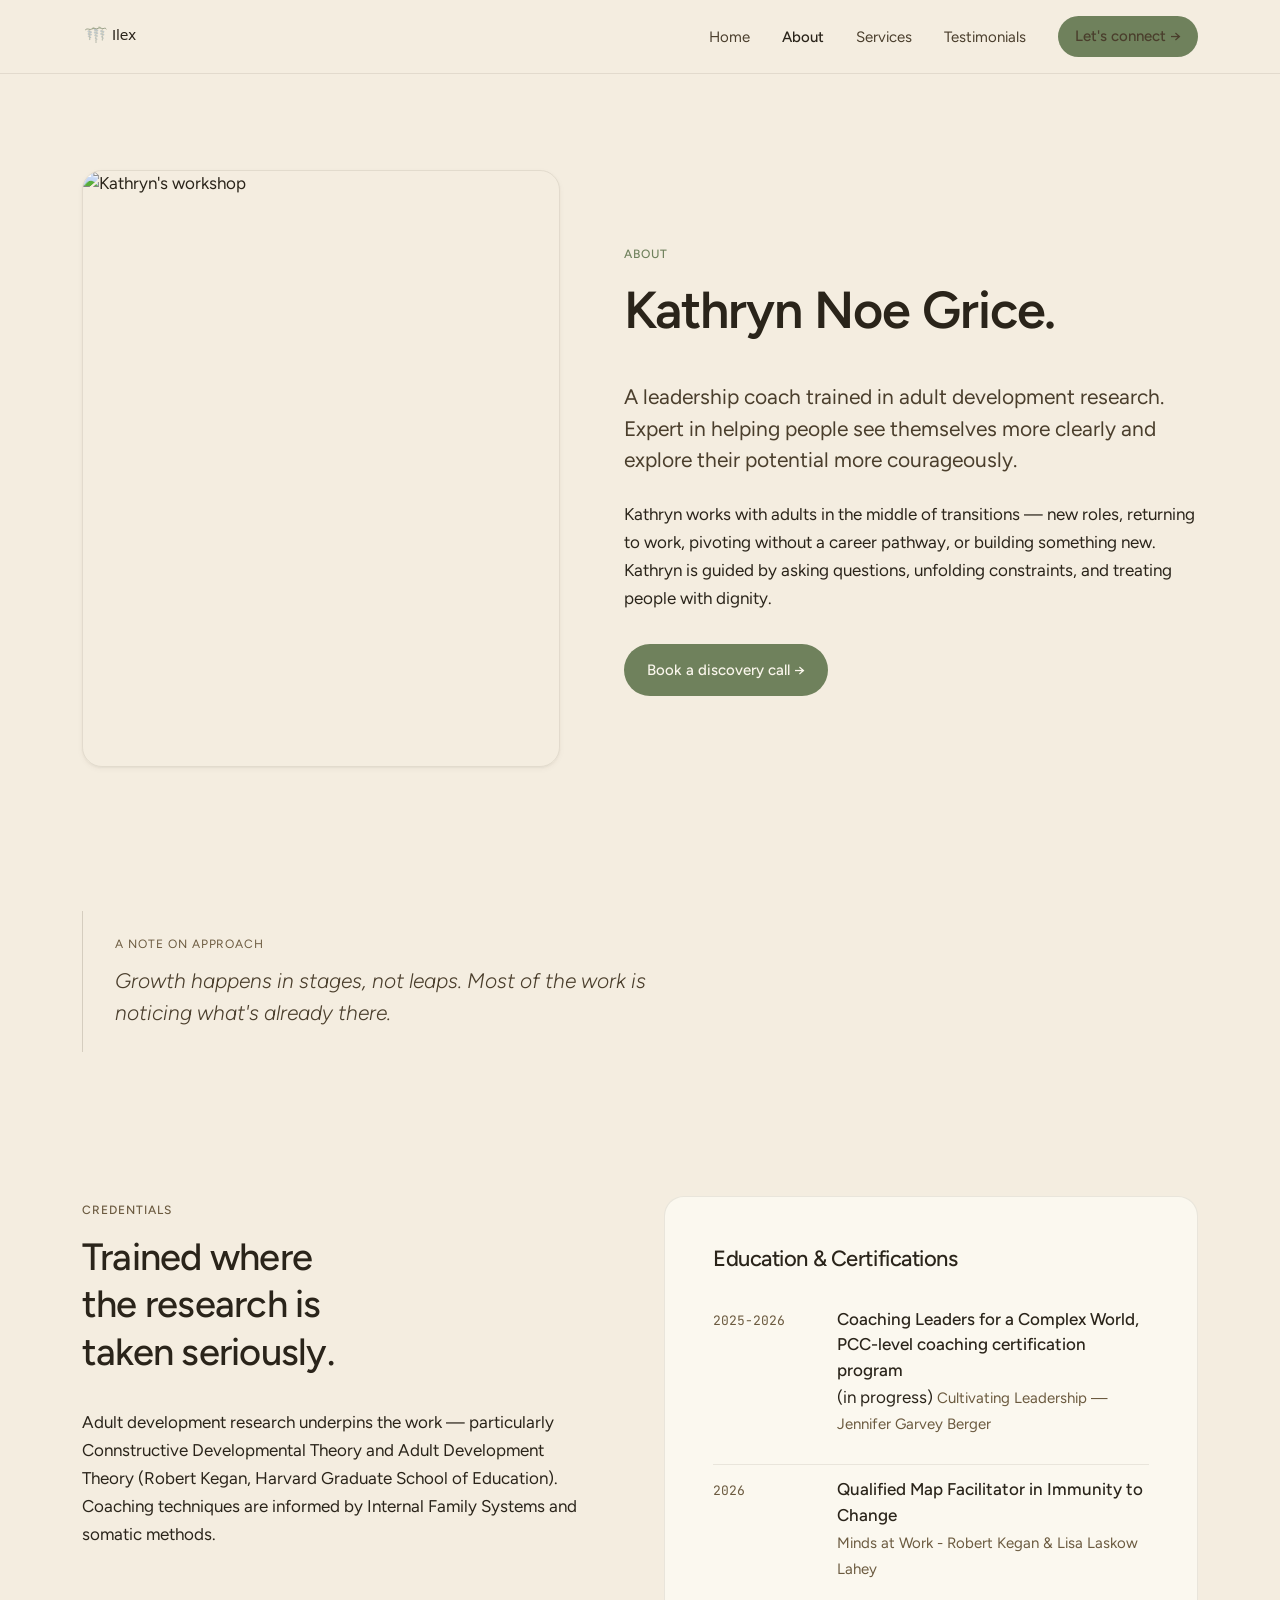
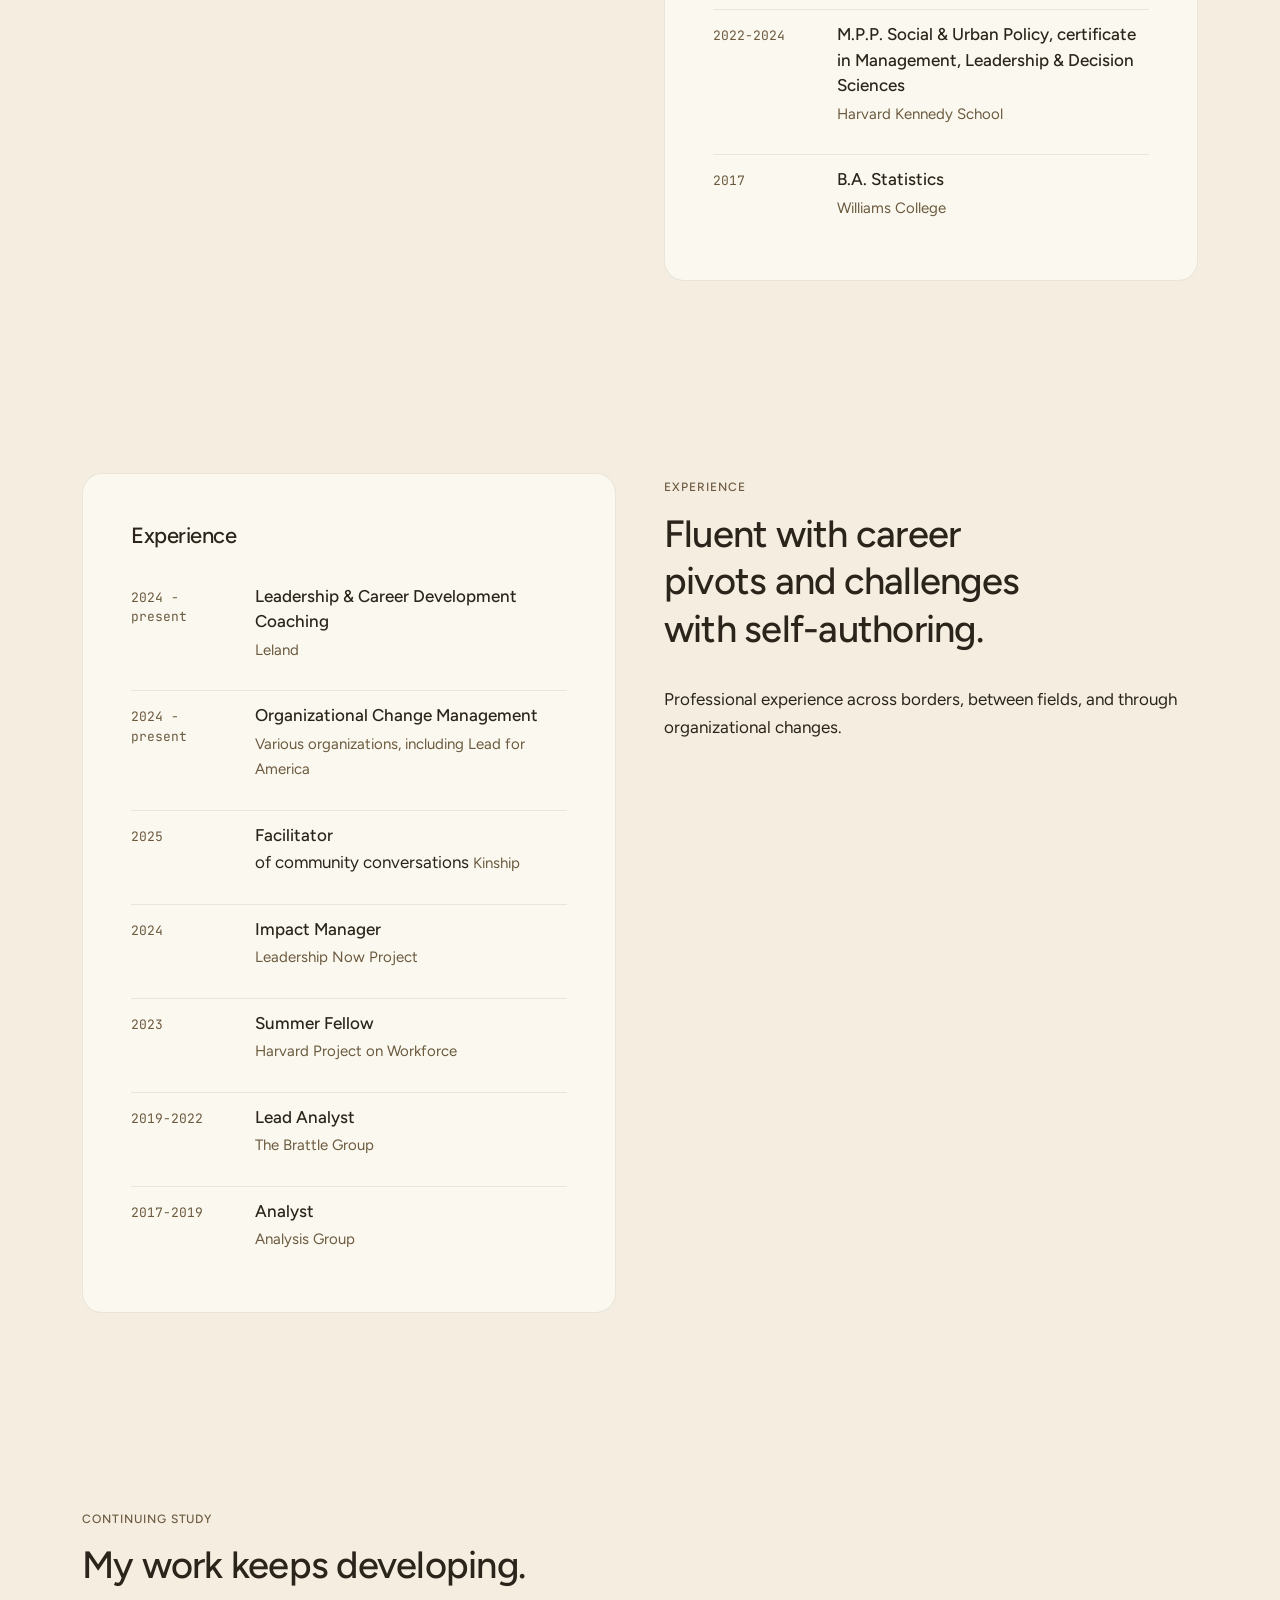
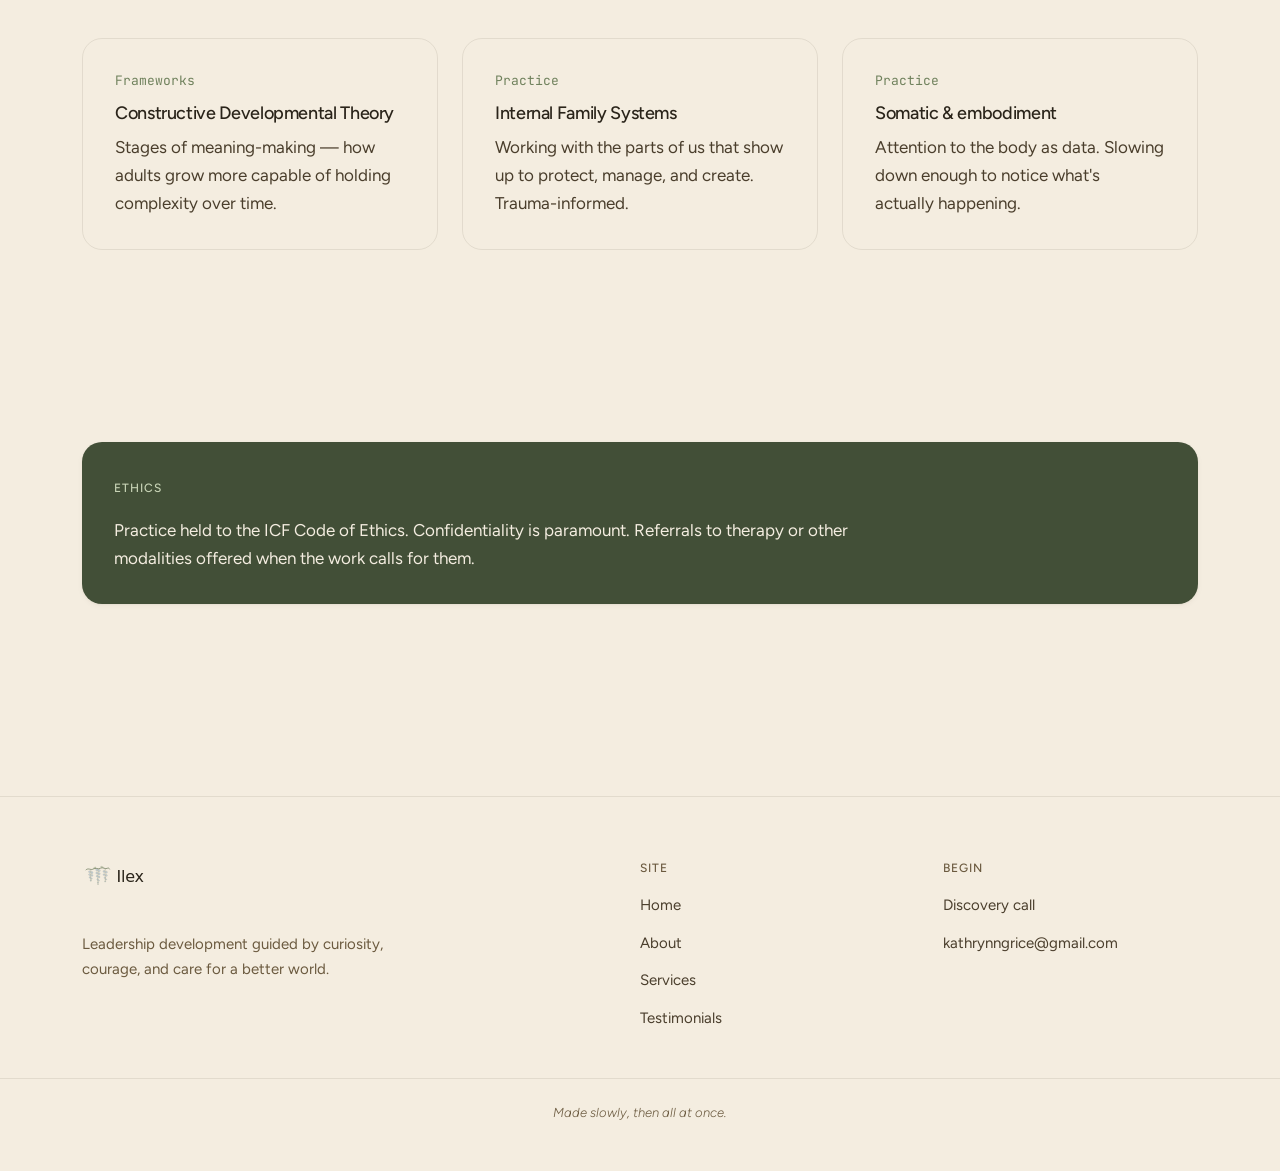
==== about.html @ f718ff38 "Reorganize experience section in about.html" ====
<!doctype html>
<html lang="en">
<head>
<meta charset="utf-8">
<title>About</title>
<meta name="viewport" content="width=device-width, initial-scale=1">
<link rel="stylesheet" href="../colors_and_type.css">
<link rel="stylesheet" href="site.css">
<style>
  .about-hero { display: grid; grid-template-columns: 1fr 1.2fr; gap: var(--space-8); align-items: center; padding: var(--space-9) 0; }
  .about-hero .portrait { aspect-ratio: 4/5; border-radius: var(--r-lg); overflow: hidden; border: 1px solid var(--line-soft); box-shadow: var(--shadow-leaf); }
  @media (max-width: 800px) { .about-hero { grid-template-columns: 1fr; } }

  .credentials { background: var(--surface-card); border: 1px solid var(--line-soft); border-radius: var(--r-lg); padding: var(--space-7); }
  .credentials h3 { margin-top: 0; font-weight: var(--w-medium); }
  .cred-list { list-style: none; padding: 0; margin: 0; display: flex; flex-direction: column; gap: var(--space-4); }
  .cred-list li { display: grid; grid-template-columns: 100px 1fr; gap: var(--space-5); padding: var(--space-3) 0; border-top: 1px solid var(--line-soft); }
  .cred-list li:first-child { border-top: 0; }
  .cred-list .year { font-family: var(--font-mono); font-size: var(--t-caption); color: var(--fg-3); padding-top: 4px; }
  .cred-list .what strong { display: block; font-weight: var(--w-medium); margin-bottom: 2px; }
  .cred-list .what span { color: var(--fg-3); font-size: var(--t-small); }

  .training { display: grid; grid-template-columns: 1fr 1fr 1fr; gap: var(--space-5); margin-top: var(--space-7); }
  .training .card { background: transparent; box-shadow: none; }
  .training .card h4 { margin: 0 0 var(--space-2); font-weight: var(--w-medium); }
  .training .card p { color: var(--fg-2); margin: 0; }
  .training .card .tag { font-family: var(--font-mono); font-size: var(--t-caption); color: var(--accent-primary); margin-bottom: var(--space-3); }
  @media (max-width: 800px) { .training { grid-template-columns: 1fr; } }
</style>
</head>
<body>
<div data-nav></div>

<main>
  <div class="container">
    <section class="about-hero">
      <div class="portrait">
        <img src="../pics/Kathryn-Mic.jpeg" alt="Kathryn's workshop" shape="rounded" radius="20" style="width:100%; height:100%; object-fit:cover;">
      </div>
      <div>
        <span class="eyebrow">About</span>
        <h1 style="margin-top: var(--space-4);">Kathryn Noe Grice.</h1>
        <p class="lead" style="margin-top: var(--space-5);">A leadership coach trained in adult development research. Expert in helping people see themselves more clearly and explore their potential more courageously.</p>
        <p style="margin-top: var(--space-5);">Kathryn works with adults in the middle of transitions — new roles, returning to work, pivoting without a career pathway, or building something new. Kathryn is guided by asking questions, unfolding constraints, and treating people with dignity.</p>
        <div class="cta-row" style="margin-top: var(--space-6);">
          <a href="services.html#book" class="btn btn-primary">Book a discovery call →</a>
        </div>
      </div>
    </section>

    <section class="reflect">
      <div class="label">A note on approach</div>
      <p>Growth happens in stages, not leaps. Most of the work is noticing what's already there.</p>
    </section>

    <section>
      <div class="grid-2" style="align-items: start;">
        <div>
          <span class="overline">Credentials</span>
          <h2 style="margin-top: var(--space-3); max-width: 18ch;">Trained where the research is taken seriously.</h2>
          <p>Adult development research underpins the work — particularly Connstructive Developmental Theory and Adult Development Theory (Robert Kegan, Harvard Graduate School of Education). Coaching techniques are informed by Internal Family Systems and somatic methods.</p>
        </div>
        <div class="credentials">
          <h3>Education & Certifications</h3>
          <ul class="cred-list">
            <li>
              <div class="year">2025-2026</div>
              <div class="what"><strong>Coaching Leaders for a Complex World, PCC-level coaching certification program</strong> (in progress) <span>Cultivating Leadership — Jennifer Garvey Berger</span></div>
            </li>
            <li>
              <div class="year">2026</div>
              <div class="what"><strong>Qualified Map Facilitator in Immunity to Change</strong><span>Minds at Work - Robert Kegan & Lisa Laskow Lahey</span></div>
            </li>
            <li>
              <div class="year">2022-2024</div>
              <div class="what"><strong>M.P.P. Social & Urban Policy, certificate in Management, Leadership & Decision Sciences</strong><span>Harvard Kennedy School</span></div>
            </li>
            <li>
              <div class="year">2017</div>
              <div class="what"><strong>B.A. Statistics</strong><span>Williams College</span></div>
            </li>
          </ul>
        </div>
      </div>
    </section>

    <section>
      <div class="grid-2" style="align-items: start;">
        <div class="credentials">
          <h3>Experience</h3>
          <ul class="cred-list">
            <li>
              <div class="year">2024 - present</div>
              <div class="what"><strong>Leadership & Career Development Coaching</strong><span>Leland</span></div>
            </li>
            <li>
              <div class="year">2024 - present</div>
              <div class="what"><strong>Organizational Change Management</strong><span>Various organizations, including Lead for America</span></div>
            </li>
            <li>
              <div class="year">2025</div>
              <div class="what"><strong>Facilitator</strong> of community conversations <span>Kinship</span></div>
            </li>
            <li>
              <div class="year">2024</div>
              <div class="what"><strong>Impact Manager</strong><span>Leadership Now Project</span></div>
            </li>
            <li>
              <div class="year">2023</div>
              <div class="what"><strong>Summer Fellow</strong><span>Harvard Project on Workforce</span></div>
            </li>
            <li>
              <div class="year">2019-2022</div>
              <div class="what"><strong>Lead Analyst</strong><span>The Brattle Group</span></div>
            </li>
            <li>
              <div class="year">2017-2019</div>
              <div class="what"><strong>Analyst</strong><span>Analysis Group</span></div>
            </li>
          </ul>
        </div>
        <div>
          <span class="overline">Experience</span>
          <h2 style="margin-top: var(--space-3); max-width: 18ch;">Fluent with career pivots and challenges with self-authoring.</h2>
          <p>Professional experience across borders, between fields, and through organizational changes.</p>
        </div>
      </div>
    </section>

    <section>
      <span class="overline">Continuing study</span>
      <h2 style="margin-top: var(--space-3);">My work keeps developing.</h2>
      <div class="training">
        <div class="card">
          <div class="tag">Frameworks</div>
          <h4>Constructive Developmental Theory</h4>
          <p>Stages of meaning-making — how adults grow more capable of holding complexity over time.</p>
        </div>
        <div class="card">
          <div class="tag">Practice</div>
          <h4>Internal Family Systems</h4>
          <p>Working with the parts of us that show up to protect, manage, and create. Trauma-informed.</p>
        </div>
        <div class="card">
          <div class="tag">Practice</div>
          <h4>Somatic & embodiment</h4>
          <p>Attention to the body as data. Slowing down enough to notice what's actually happening.</p>
        </div>
      </div>
    </section>

    <section>
      <div class="card card-canopy">
        <span class="overline" style="color: var(--sage-200);">Ethics</span>
        <p>Practice held to the ICF Code of Ethics. Confidentiality is paramount. Referrals to therapy or other modalities offered when the work calls for them.</p>
      </div>
    </section>
  </div>
</main>

<div data-footer></div>
<script src="image-slot.js"></script>
<script src="site.js"></script>
</body>
</html>
---- colors_and_type.css ----
/* =========================================================================
   Ilex Garden — Design System Foundation
   colors_and_type.css

   Import once at the top of any prototype:
     <link rel="stylesheet" href="colors_and_type.css">
   ========================================================================= */

@import url('https://fonts.googleapis.com/css2?family=Figtree:ital,wght@0,300..900;1,300..900&family=JetBrains+Mono:wght@400;500&display=swap');

:root {
  /* ---------------------------------------------------------------------
     PALETTE — soft warm earth tones
     Named after rainforest layers so the metaphor stays tangible in code.
     --------------------------------------------------------------------- */

  /* Sage — primary brand. The understory. */
  --sage-50:  #f1f4ec;
  --sage-100: #e2e9d8;
  --sage-200: #c8d4b6;
  --sage-300: #a8b894;   /* primary */
  --sage-400: #8a9c75;
  --sage-500: #6f815c;
  --sage-600: #586848;
  --sage-700: #424f37;
  --sage-800: #2e3826;

  /* Bark — warm neutral browns/beiges. The forest floor. */
  --bark-50:  #faf6ec;
  --bark-100: #f4ede0;   /* page bg */
  --bark-200: #e6dcc4;   /* card bg / divider */
  --bark-300: #d4c4a0;
  --bark-400: #b8a075;
  --bark-500: #8c7654;
  --bark-600: #6b5a3f;
  --bark-700: #4a3e2c;
  --bark-800: #2a241a;   /* deepest text */

  /* Sky — dusty blue. The canopy gap, the window. */
  --sky-50:  #eef3f7;
  --sky-100: #dde6ed;
  --sky-200: #bac8d6;   /* primary */
  --sky-300: #95a8bd;
  --sky-400: #708aa3;
  --sky-500: #506e87;
  --sky-600: #3a526a;

  /* Ember — soft terracotta. Late afternoon sun. */
  --ember-50:  #faeee5;
  --ember-100: #f3dcc8;
  --ember-200: #e8c1a3;
  --ember-300: #e0a988;   /* primary */
  --ember-400: #cd8a64;
  --ember-500: #b06b46;
  --ember-600: #8a5232;

  /* ---------------------------------------------------------------------
     SEMANTIC — what code references
     --------------------------------------------------------------------- */

  /* Surfaces */
  --surface-page:    var(--bark-100);     /* default canvas */
  --surface-card:    #fbf8ef;             /* slightly lifted card */
  --surface-sunk:    var(--bark-200);     /* inset / muted */
  --surface-deep:    var(--sage-800);     /* dark mode / contrast block */
  --surface-canopy:  var(--sage-700);     /* alt dark surface */

  /* Foreground */
  --fg-1:            var(--bark-800);     /* primary text */
  --fg-2:            var(--bark-700);     /* secondary text */
  --fg-3:            var(--bark-600);     /* tertiary, captions */
  --fg-4:            var(--bark-500);     /* placeholder / muted */
  --fg-on-deep:      var(--bark-100);     /* text on dark surfaces */
  --fg-on-deep-2:    var(--sage-200);     /* secondary text on dark */

  /* Brand accents */
  --accent-primary:  var(--sage-500);     /* primary action */
  --accent-press:    var(--sage-600);
  --accent-hover:    var(--sage-400);
  --accent-window:   var(--sky-400);      /* "window" — possibility */
  --accent-mirror:   var(--sky-200);      /* "mirror" — reflection */
  --accent-warm:     var(--ember-400);    /* warm callouts */

  /* Lines */
  --line-soft:       rgba(74, 62, 44, 0.10);   /* hairlines */
  --line-medium:     rgba(74, 62, 44, 0.18);
  --line-strong:     rgba(74, 62, 44, 0.32);

  /* Status (kept earthy — no neon greens/reds) */
  --status-grow:     var(--sage-500);
  --status-pause:    var(--ember-400);
  --status-rest:     var(--sky-400);

  /* ---------------------------------------------------------------------
     TYPOGRAPHY — Figtree (humanist sans, variable)
     Italic from same family for emphasis. JetBrains Mono for code only.
     --------------------------------------------------------------------- */
  --font-sans:   'Figtree', ui-sans-serif, system-ui, -apple-system, sans-serif;
  --font-mono:   'JetBrains Mono', ui-monospace, 'SFMono-Regular', monospace;

  /* Weights — Figtree variable supports 300–900 */
  --w-light:    300;
  --w-regular:  400;
  --w-medium:   500;
  --w-semibold: 600;
  --w-bold:     700;

  /* Type scale — modular, slightly tightened for editorial feel */
  --t-display:   clamp(48px, 6vw, 72px);   /* hero */
  --t-h1:        clamp(36px, 4.2vw, 52px);
  --t-h2:        clamp(28px, 3vw, 38px);
  --t-h3:        22px;
  --t-h4:        18px;
  --t-body:      17px;        /* slightly larger than default — readability */
  --t-small:     15px;
  --t-caption:   13px;
  --t-overline:  12px;

  /* Line height + tracking */
  --lh-tight:   1.08;
  --lh-snug:    1.25;
  --lh-normal:  1.5;
  --lh-relaxed: 1.65;

  --track-tight:  -0.02em;
  --track-normal: 0;
  --track-wide:   0.08em;

  /* ---------------------------------------------------------------------
     SPACING — 4pt base, generous at the top
     --------------------------------------------------------------------- */
  --space-1:  4px;
  --space-2:  8px;
  --space-3:  12px;
  --space-4:  16px;
  --space-5:  24px;
  --space-6:  32px;
  --space-7:  48px;
  --space-8:  64px;
  --space-9:  96px;
  --space-10: 128px;

  /* ---------------------------------------------------------------------
     RADII — soft, organic; nothing perfectly square
     --------------------------------------------------------------------- */
  --r-xs:  4px;
  --r-sm:  8px;
  --r-md:  14px;
  --r-lg:  20px;
  --r-xl:  28px;
  --r-pill: 999px;

  /* ---------------------------------------------------------------------
     SHADOWS — low, warm-tinted, never harsh
     --------------------------------------------------------------------- */
  --shadow-leaf:  0 1px 2px rgba(74, 62, 44, 0.06), 0 2px 6px rgba(74, 62, 44, 0.04);
  --shadow-rest:  0 2px 8px rgba(74, 62, 44, 0.08), 0 8px 24px rgba(74, 62, 44, 0.04);
  --shadow-lift:  0 4px 12px rgba(74, 62, 44, 0.10), 0 16px 36px rgba(74, 62, 44, 0.06);
  --shadow-canopy:0 12px 40px rgba(74, 62, 44, 0.16), 0 32px 64px rgba(74, 62, 44, 0.08);
  --shadow-inset: inset 0 1px 2px rgba(74, 62, 44, 0.08);

  /* ---------------------------------------------------------------------
     MOTION
     --------------------------------------------------------------------- */
  --ease-unfurl: cubic-bezier(.22, .61, .36, 1);   /* fern unfurling */
  --ease-settle: cubic-bezier(.4, 0, .2, 1);
  --ease-rise:   cubic-bezier(.16, 1, .3, 1);
  --t-quick:  160ms;
  --t-base:   240ms;
  --t-slow:   420ms;
  --t-tide:   720ms;
}

/* ===========================================================================
   BASE STYLES
   =========================================================================== */

html, body {
  background: var(--surface-page);
  color: var(--fg-1);
  font-family: var(--font-sans);
  font-size: var(--t-body);
  line-height: var(--lh-normal);
  font-weight: var(--w-regular);
  -webkit-font-smoothing: antialiased;
  text-rendering: optimizeLegibility;
}

/* ---------- Headings ---------- */
h1, .h1, h2, .h2, h3, .h3, h4, .h4 {
  font-family: var(--font-sans);
  color: var(--fg-1);
  font-weight: var(--w-semibold);
  letter-spacing: var(--track-tight);
  text-wrap: balance;
}

h1, .h1 {
  font-size: var(--t-h1);
  line-height: var(--lh-tight);
  font-weight: var(--w-semibold);
}

.display {
  font-size: var(--t-display);
  line-height: var(--lh-tight);
  font-weight: var(--w-light);          /* light weight at large sizes — more editorial */
  letter-spacing: -0.025em;
}

h2, .h2 {
  font-size: var(--t-h2);
  line-height: var(--lh-snug);
  font-weight: var(--w-medium);
}

h3, .h3 {
  font-size: var(--t-h3);
  line-height: var(--lh-snug);
  font-weight: var(--w-semibold);
}

h4, .h4 {
  font-size: var(--t-h4);
  line-height: var(--lh-snug);
  font-weight: var(--w-semibold);
}

/* ---------- Body & utility ---------- */
p {
  font-size: var(--t-body);
  line-height: var(--lh-relaxed);
  color: var(--fg-1);
  text-wrap: pretty;
  max-width: 68ch;
}

.lead {
  font-size: 21px;
  line-height: 1.5;
  font-weight: var(--w-regular);
  color: var(--fg-2);
}

.small,
small {
  font-size: var(--t-small);
  color: var(--fg-3);
}

.caption {
  font-size: var(--t-caption);
  color: var(--fg-3);
  line-height: var(--lh-normal);
}

.overline {
  font-size: var(--t-overline);
  text-transform: uppercase;
  letter-spacing: var(--track-wide);
  font-weight: var(--w-medium);
  color: var(--fg-3);
}

/* Editorial italic — used sparingly for emphasis and the "pause to reflect" feel */
.editorial {
  font-style: italic;
  font-weight: var(--w-light);
  color: var(--fg-2);
}

code, .mono {
  font-family: var(--font-mono);
  font-size: 0.92em;
  background: var(--surface-sunk);
  padding: 2px 6px;
  border-radius: var(--r-xs);
  color: var(--fg-2);
}

a {
  color: var(--accent-primary);
  text-decoration: underline;
  text-decoration-thickness: 1px;
  text-underline-offset: 3px;
  transition: color var(--t-quick) var(--ease-settle);
}
a:hover {
  color: var(--accent-press);
}

hr {
  border: 0;
  height: 1px;
  background: var(--line-soft);
  margin: var(--space-6) 0;
}

::selection {
  background: var(--sage-200);
  color: var(--bark-800);
}
---- site.css ----
/* Site-wide styles for the Ilex Garden website. Layered on colors_and_type.css */

* { box-sizing: border-box; }
body { margin: 0; }

/* ---------------------- Layout ---------------------- */
.container { max-width: 1180px; margin: 0 auto; padding: 0 var(--space-6); }
.container-narrow { max-width: 760px; margin: 0 auto; padding: 0 var(--space-6); }

section { padding: var(--space-9) 0; }
section.tight { padding: var(--space-7) 0; }

/* ---------------------- Top nav ---------------------- */
.site-nav {
  position: sticky; top: 0; z-index: 50;
  background: rgba(244, 237, 224, 0.86);
  backdrop-filter: blur(8px);
  -webkit-backdrop-filter: blur(8px);
  border-bottom: 1px solid var(--line-soft);
}
.site-nav .inner {
  display: flex; align-items: center; justify-content: space-between;
  padding: var(--space-4) var(--space-6);
  max-width: 1180px; margin: 0 auto;
}
.site-nav .brand img { height: 28px; display: block; }
.site-nav ul { list-style: none; margin: 0; padding: 0; display: flex; gap: var(--space-6); align-items: center; }
.site-nav a { color: var(--fg-2); text-decoration: none; font-size: var(--t-small); }
.site-nav a:hover { color: var(--fg-1); }
.site-nav a.active { color: var(--fg-1); font-weight: var(--w-medium); }

/* ---------------------- Buttons ---------------------- */
.btn {
  display: inline-flex; align-items: center; gap: var(--space-2);
  padding: 14px 22px;
  border-radius: var(--r-pill);
  font-family: var(--font-sans); font-size: var(--t-small); font-weight: var(--w-medium);
  border: 1px solid transparent;
  cursor: pointer;
  text-decoration: none;
  transition: background var(--t-quick) var(--ease-settle), color var(--t-quick) var(--ease-settle), border-color var(--t-quick);
}
.btn-primary { background: var(--accent-primary); color: var(--bark-50); }
.btn-primary:hover { background: var(--accent-press); color: var(--bark-50); }
.btn-secondary { background: transparent; color: var(--fg-1); border-color: var(--line-medium); }
.btn-secondary:hover { background: var(--surface-sunk); color: var(--fg-1); }

/* ---------------------- Hero shared ---------------------- */
.hero { padding-top: var(--space-9); padding-bottom: var(--space-9); position: relative; }
.hero .eyebrow { display: inline-block; margin-bottom: var(--space-4); }
.hero p.lead { margin-top: var(--space-5); }
.hero .cta-row { display: flex; gap: var(--space-3); margin-top: var(--space-7); flex-wrap: wrap; }

/* ---------------------- Cards ---------------------- */
.card {
  background: var(--surface-card);
  border: 1px solid var(--line-soft);
  border-radius: var(--r-lg);
  padding: var(--space-6);
  box-shadow: var(--shadow-leaf);
}
.card h3 { margin-top: 0; }
.card p:last-child { margin-bottom: 0; }
.card-canopy { background: var(--surface-canopy); color: var(--fg-on-deep); border: none; }
.card-canopy h2, .card-canopy h3, .card-canopy p { color: var(--fg-on-deep); }

/* ---------------------- Reflective prompt ---------------------- */
.reflect {
  border-left: 1px solid var(--line-medium);
  padding: var(--space-5) var(--space-6);
  margin: var(--space-7) 0;
  max-width: 60ch;
}
.reflect p {
  font-style: italic; font-weight: var(--w-light);
  color: var(--fg-2); font-size: 21px; line-height: 1.5; margin: 0;
}
.reflect .label {
  font-size: var(--t-overline); text-transform: uppercase; letter-spacing: var(--track-wide);
  color: var(--fg-3); margin-bottom: var(--space-3);
}

/* ---------------------- Footer ---------------------- */
.site-footer {
  border-top: 1px solid var(--line-soft);
  padding: var(--space-8) 0 var(--space-7);
  margin-top: var(--space-9);
  position: relative;
  overflow: hidden;
}
.site-footer .inner {
  max-width: 1180px; margin: 0 auto; padding: 0 var(--space-6);
  display: grid; grid-template-columns: 2fr 1fr 1fr; gap: var(--space-7);
}
.site-footer h4 { font-size: var(--t-overline); text-transform: uppercase; letter-spacing: var(--track-wide); color: var(--fg-3); margin: 0 0 var(--space-4); font-weight: var(--w-medium); }
.site-footer ul { list-style: none; padding: 0; margin: 0; display: flex; flex-direction: column; gap: var(--space-3); }
.site-footer a { color: var(--fg-2); text-decoration: none; font-size: var(--t-small); }
.site-footer a:hover { color: var(--fg-1); }
.site-footer .colophon { font-style: italic; font-weight: var(--w-light); color: var(--fg-3); margin-top: var(--space-7); padding-top: var(--space-5); border-top: 1px solid var(--line-soft); font-size: var(--t-caption); text-align: center; }
.site-footer .floor { position: absolute; left: 0; right: 0; bottom: 0; height: 64px; opacity: 0.5; pointer-events: none; }

/* ---------------------- Misc ---------------------- */
.eyebrow { font-size: var(--t-overline); text-transform: uppercase; letter-spacing: var(--track-wide); font-weight: var(--w-medium); color: var(--accent-primary); }
.divider-leaf { display: flex; align-items: center; gap: var(--space-4); margin: var(--space-7) 0; color: var(--fg-3); }
.divider-leaf::before, .divider-leaf::after { content: ""; flex: 1; height: 1px; background: var(--line-soft); }

.grid-2 { display: grid; grid-template-columns: 1fr 1fr; gap: var(--space-7); }
.grid-3 { display: grid; grid-template-columns: repeat(3, 1fr); gap: var(--space-5); }
@media (max-width: 800px) {
  .grid-2, .grid-3 { grid-template-columns: 1fr; }
  .site-footer .inner { grid-template-columns: 1fr; }
}

/* ---------------------- Image slots ---------------------- */
image-slot { display: block; width: 100%; }

/* ---------------------- Type variations (set on <html data-type-variant>) ---------------------- */
html[data-type-variant="editorial"] .display,
html[data-type-variant="editorial"] h1 { font-weight: 300; letter-spacing: -0.03em; font-style: italic; }
html[data-type-variant="editorial"] h2 { font-weight: 300; font-style: italic; }

html[data-type-variant="confident"] .display,
html[data-type-variant="confident"] h1 { font-weight: 600; letter-spacing: -0.025em; }
html[data-type-variant="confident"] h2 { font-weight: 600; }

html[data-type-variant="quiet"] .display,
html[data-type-variant="quiet"] h1 { font-weight: 400; letter-spacing: -0.015em; }
html[data-type-variant="quiet"] h2 { font-weight: 400; }
html[data-type-variant="quiet"] .display { font-size: clamp(40px, 5vw, 60px); }
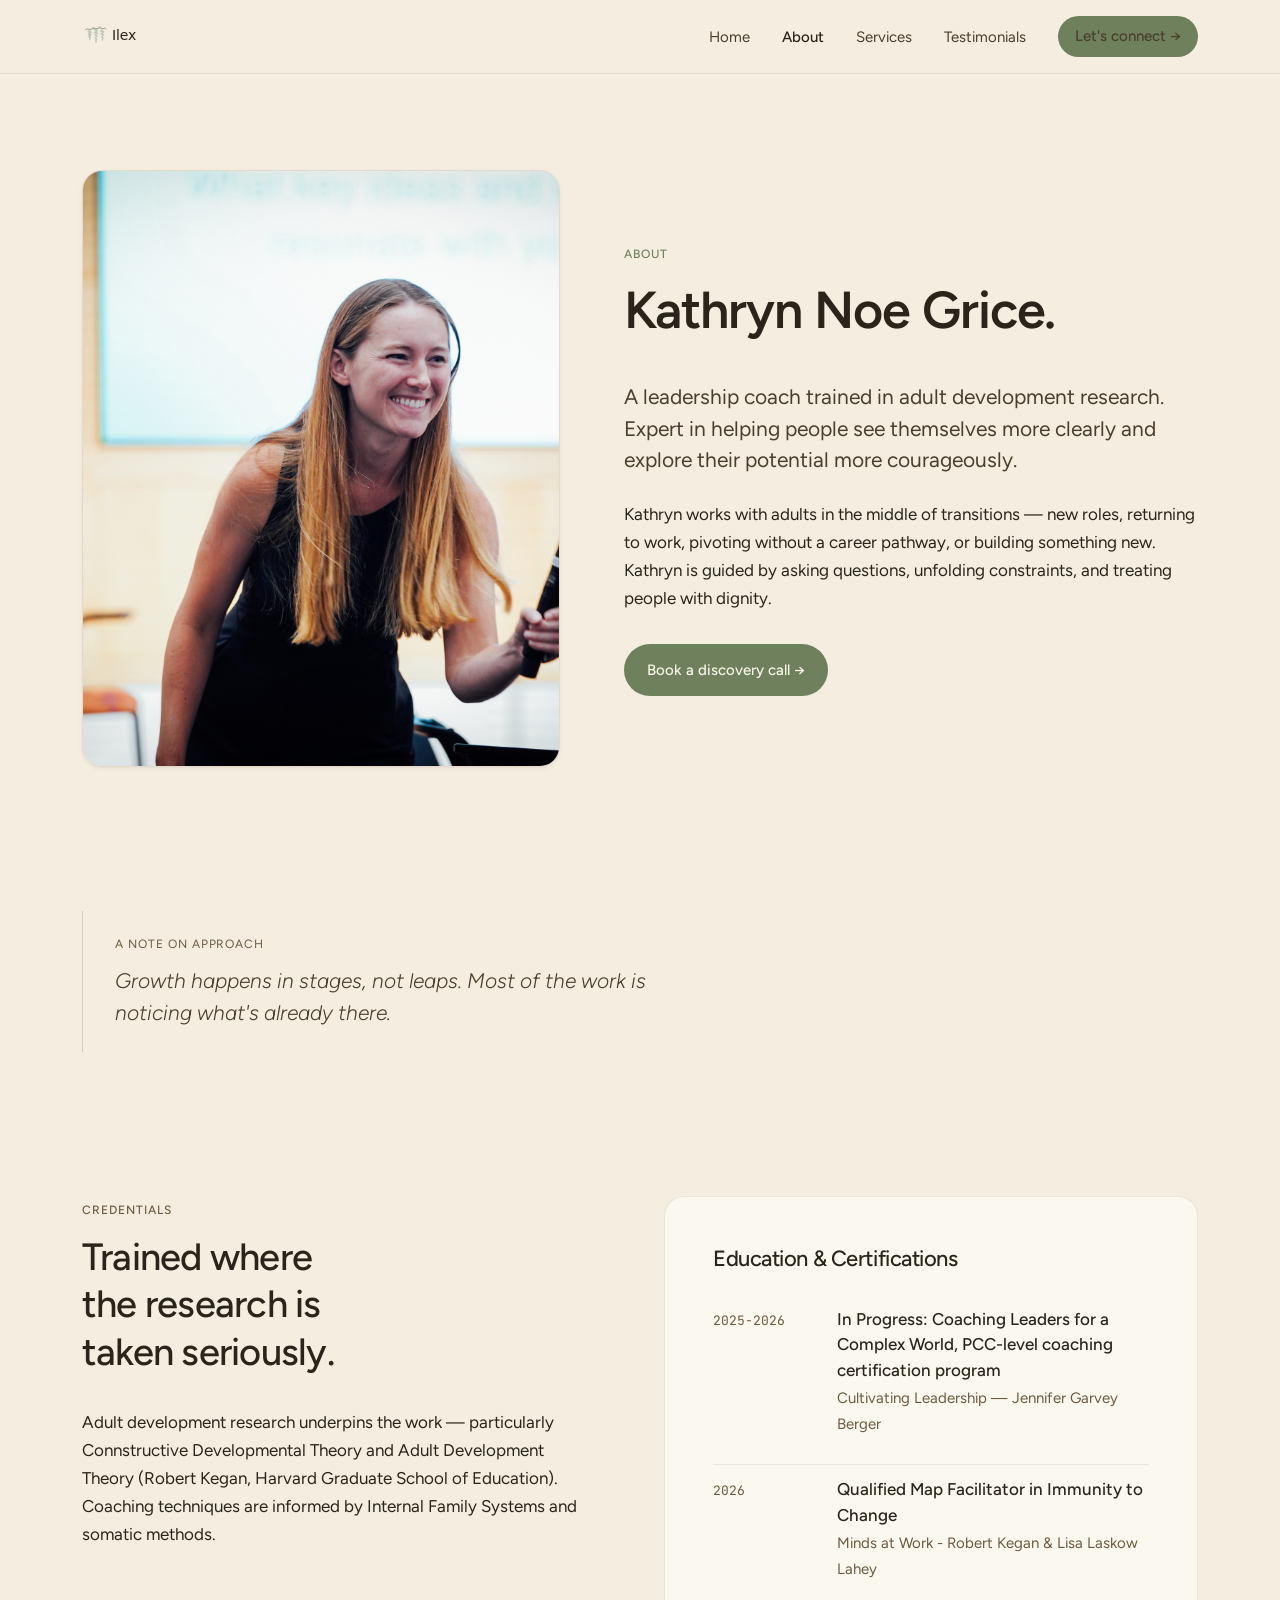
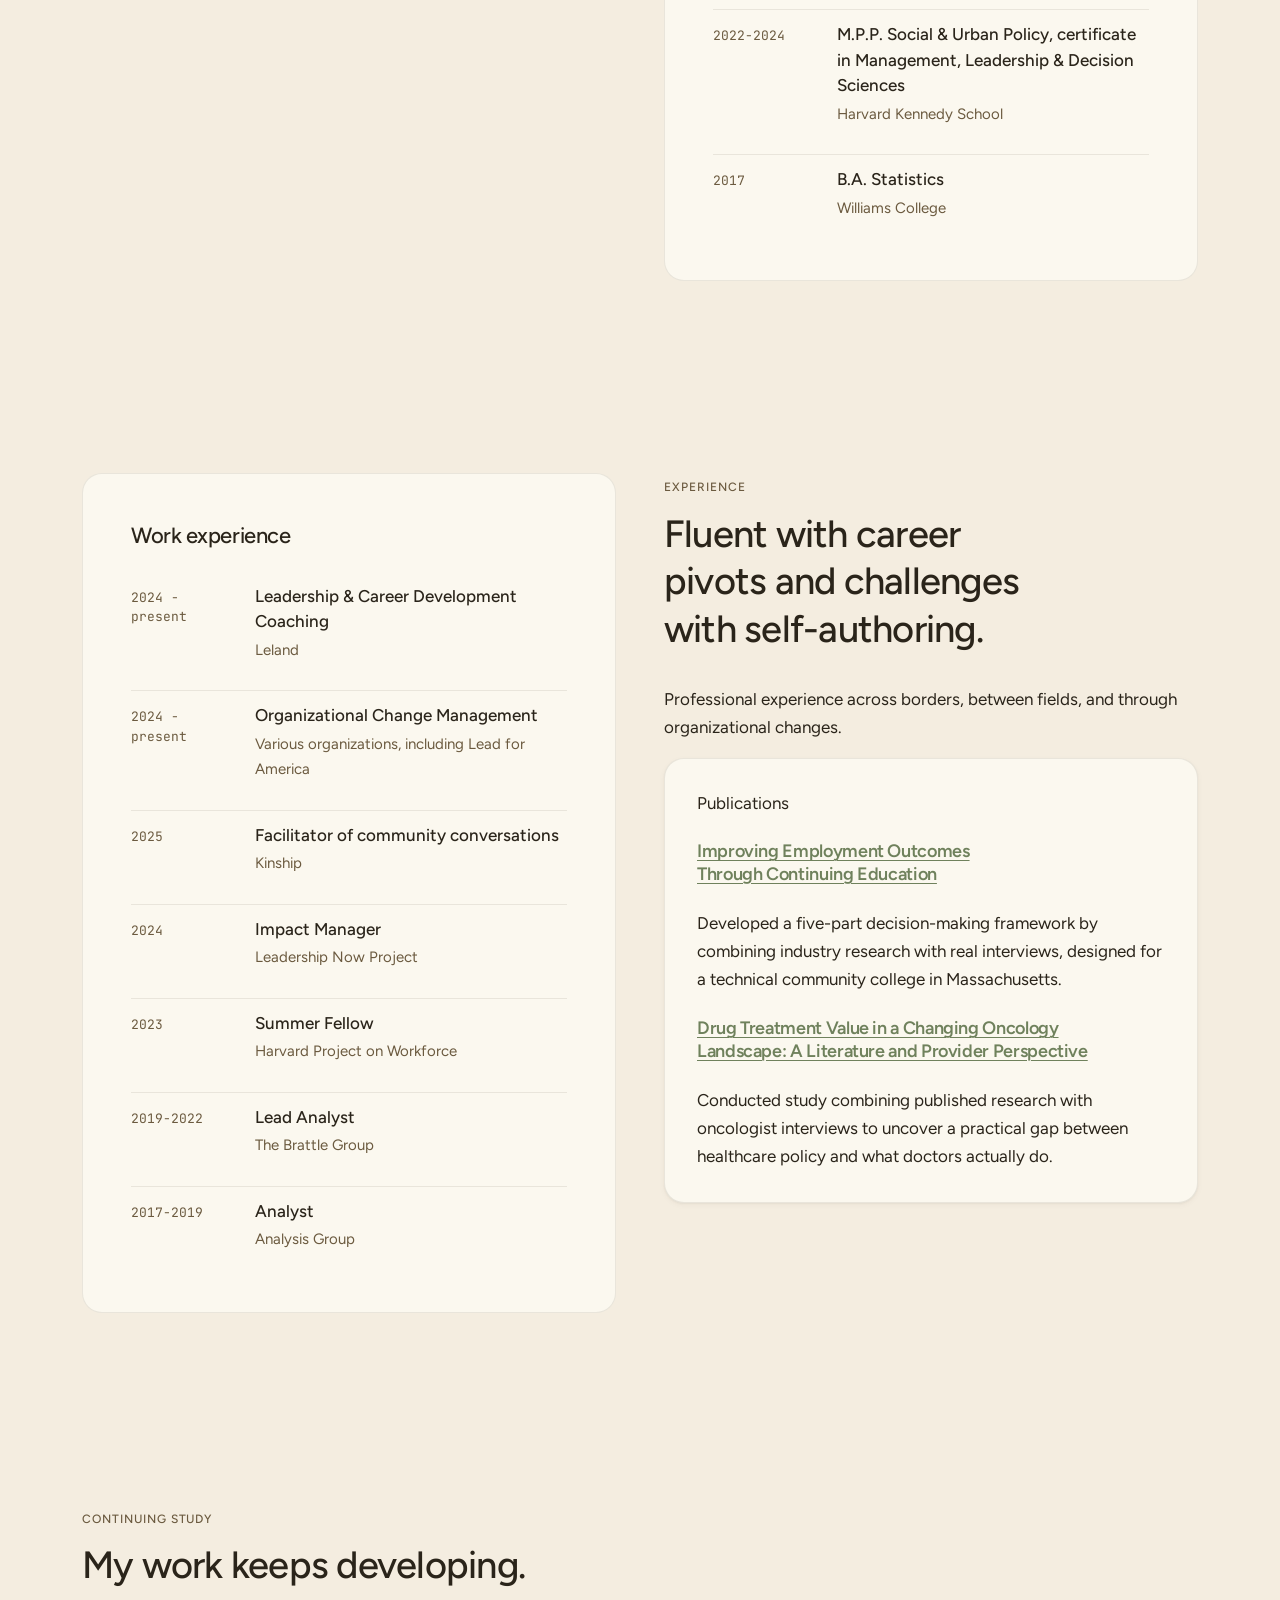
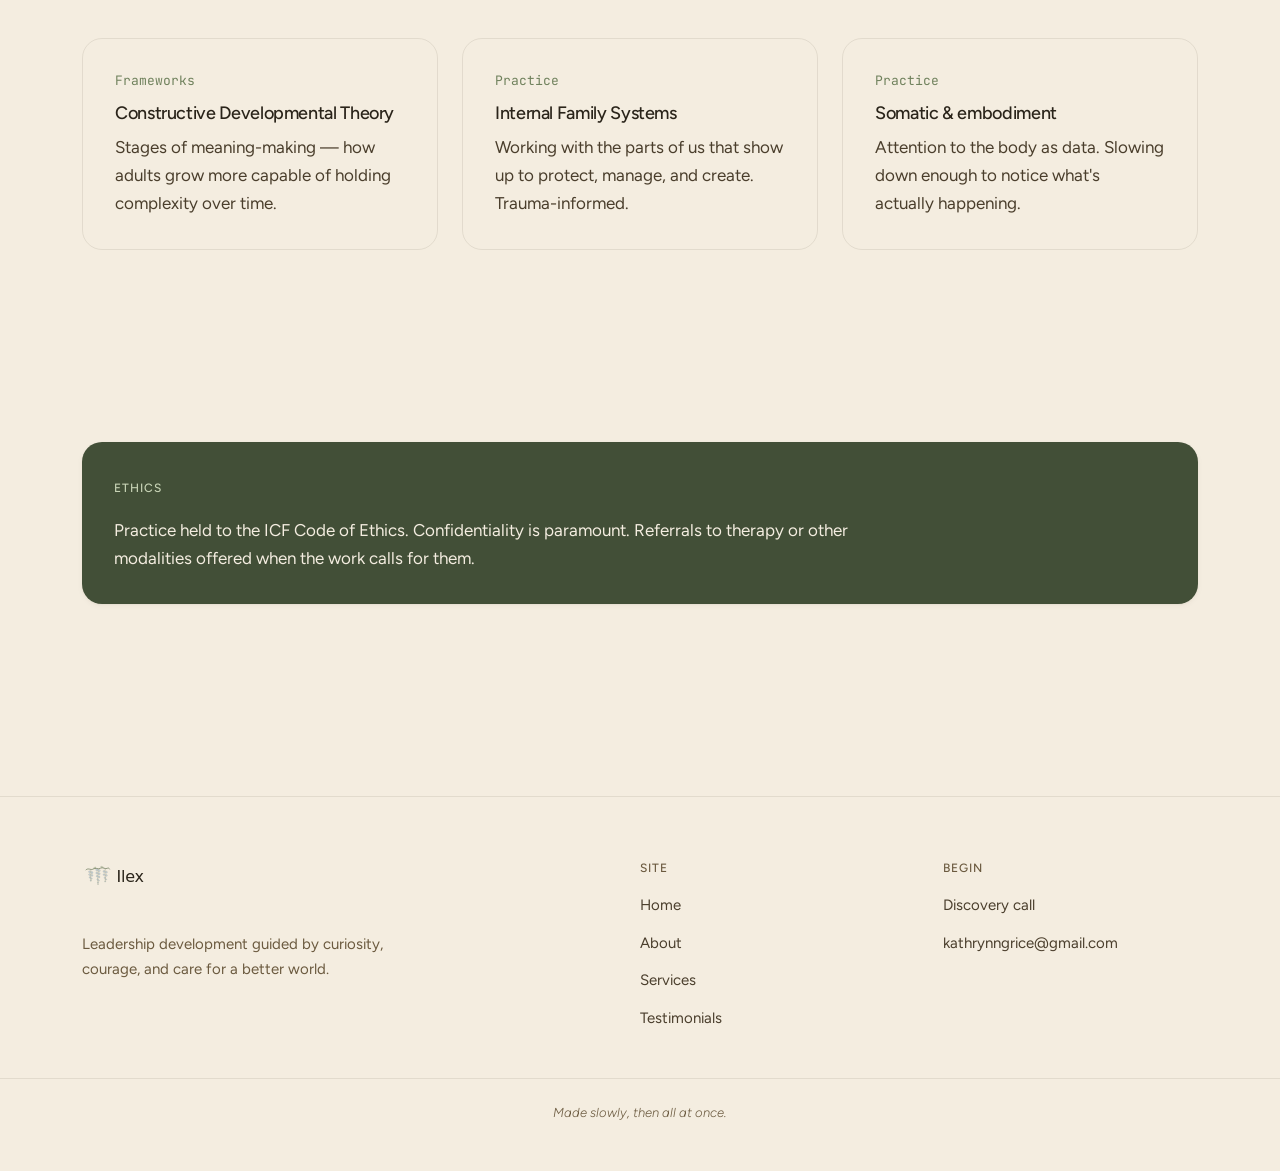
==== commit 54878716: "Fix image source and refine text in about.html Updated image source and improved text clarity in the" ====
--- a/about.html
+++ b/about.html
@@ -35,7 +35,7 @@
   <div class="container">
     <section class="about-hero">
       <div class="portrait">
-        <img src="../pics/Kathryn-Mic.jpeg" alt="Kathryn's workshop" shape="rounded" radius="20" style="width:100%; height:100%; object-fit:cover;">
+        <img src="../pics/Kathryn-Mic.jpg" alt="Kathryn's workshop" shape="rounded" radius="20" style="width:100%; height:100%; object-fit:cover;">
       </div>
       <div>
         <span class="eyebrow">About</span>
@@ -65,7 +65,7 @@
           <ul class="cred-list">
             <li>
               <div class="year">2025-2026</div>
-              <div class="what"><strong>Coaching Leaders for a Complex World, PCC-level coaching certification program</strong> (in progress) <span>Cultivating Leadership — Jennifer Garvey Berger</span></div>
+              <div class="what"><strong>In Progress: Coaching Leaders for a Complex World, PCC-level coaching certification program </strong> <span>Cultivating Leadership — Jennifer Garvey Berger</span></div>
             </li>
             <li>
               <div class="year">2026</div>
@@ -87,7 +87,7 @@
     <section>
       <div class="grid-2" style="align-items: start;">
         <div class="credentials">
-          <h3>Experience</h3>
+          <h3>Work experience</h3>
           <ul class="cred-list">
             <li>
               <div class="year">2024 - present</div>
@@ -99,7 +99,7 @@
             </li>
             <li>
               <div class="year">2025</div>
-              <div class="what"><strong>Facilitator</strong> of community conversations <span>Kinship</span></div>
+              <div class="what"><strong>Facilitator of community conversations</strong> <span>Kinship</span></div>
             </li>
             <li>
               <div class="year">2024</div>
@@ -123,6 +123,15 @@
           <span class="overline">Experience</span>
           <h2 style="margin-top: var(--space-3); max-width: 18ch;">Fluent with career pivots and challenges with self-authoring.</h2>
           <p>Professional experience across borders, between fields, and through organizational changes.</p>
+
+          <div class="card">
+            <div class="tag">Publications</div>
+              <h4><a href="https://pw.hks.harvard.edu/post/improving-employment-outcomes-through-continuing-education">Improving Employment Outcomes Through Continuing Education</a></h4>
+              <p>Developed a five-part decision-making framework by combining industry research with real interviews, designed for a technical community college in Massachusetts.</p>
+
+              <h4><a href="https://www.jmcp.org/doi/10.18553/jmcp.2019.25.2.246">Drug Treatment Value in a Changing Oncology Landscape: A Literature and Provider Perspective</a></h4>
+              <p>Conducted study combining published research with oncologist interviews to uncover a practical gap between healthcare policy and what doctors actually do.</p>
+             </div>
         </div>
       </div>
     </section>
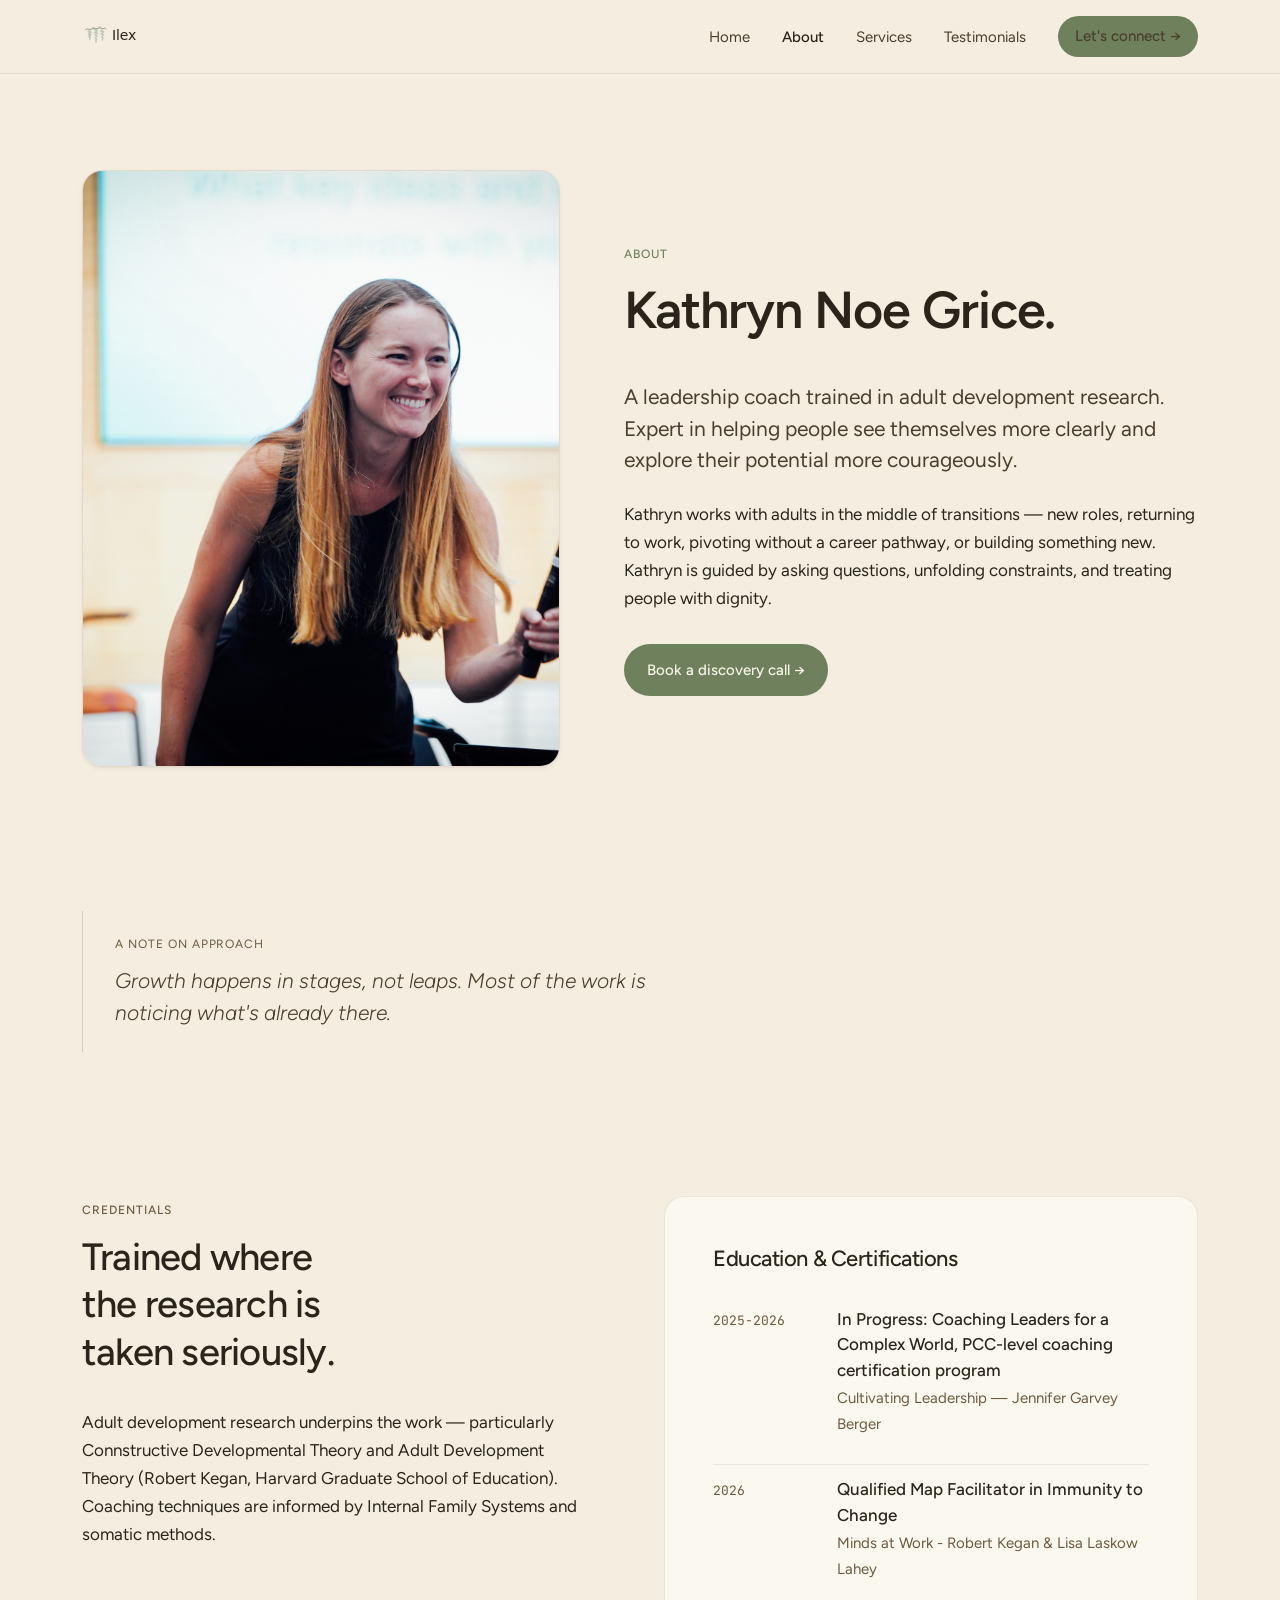
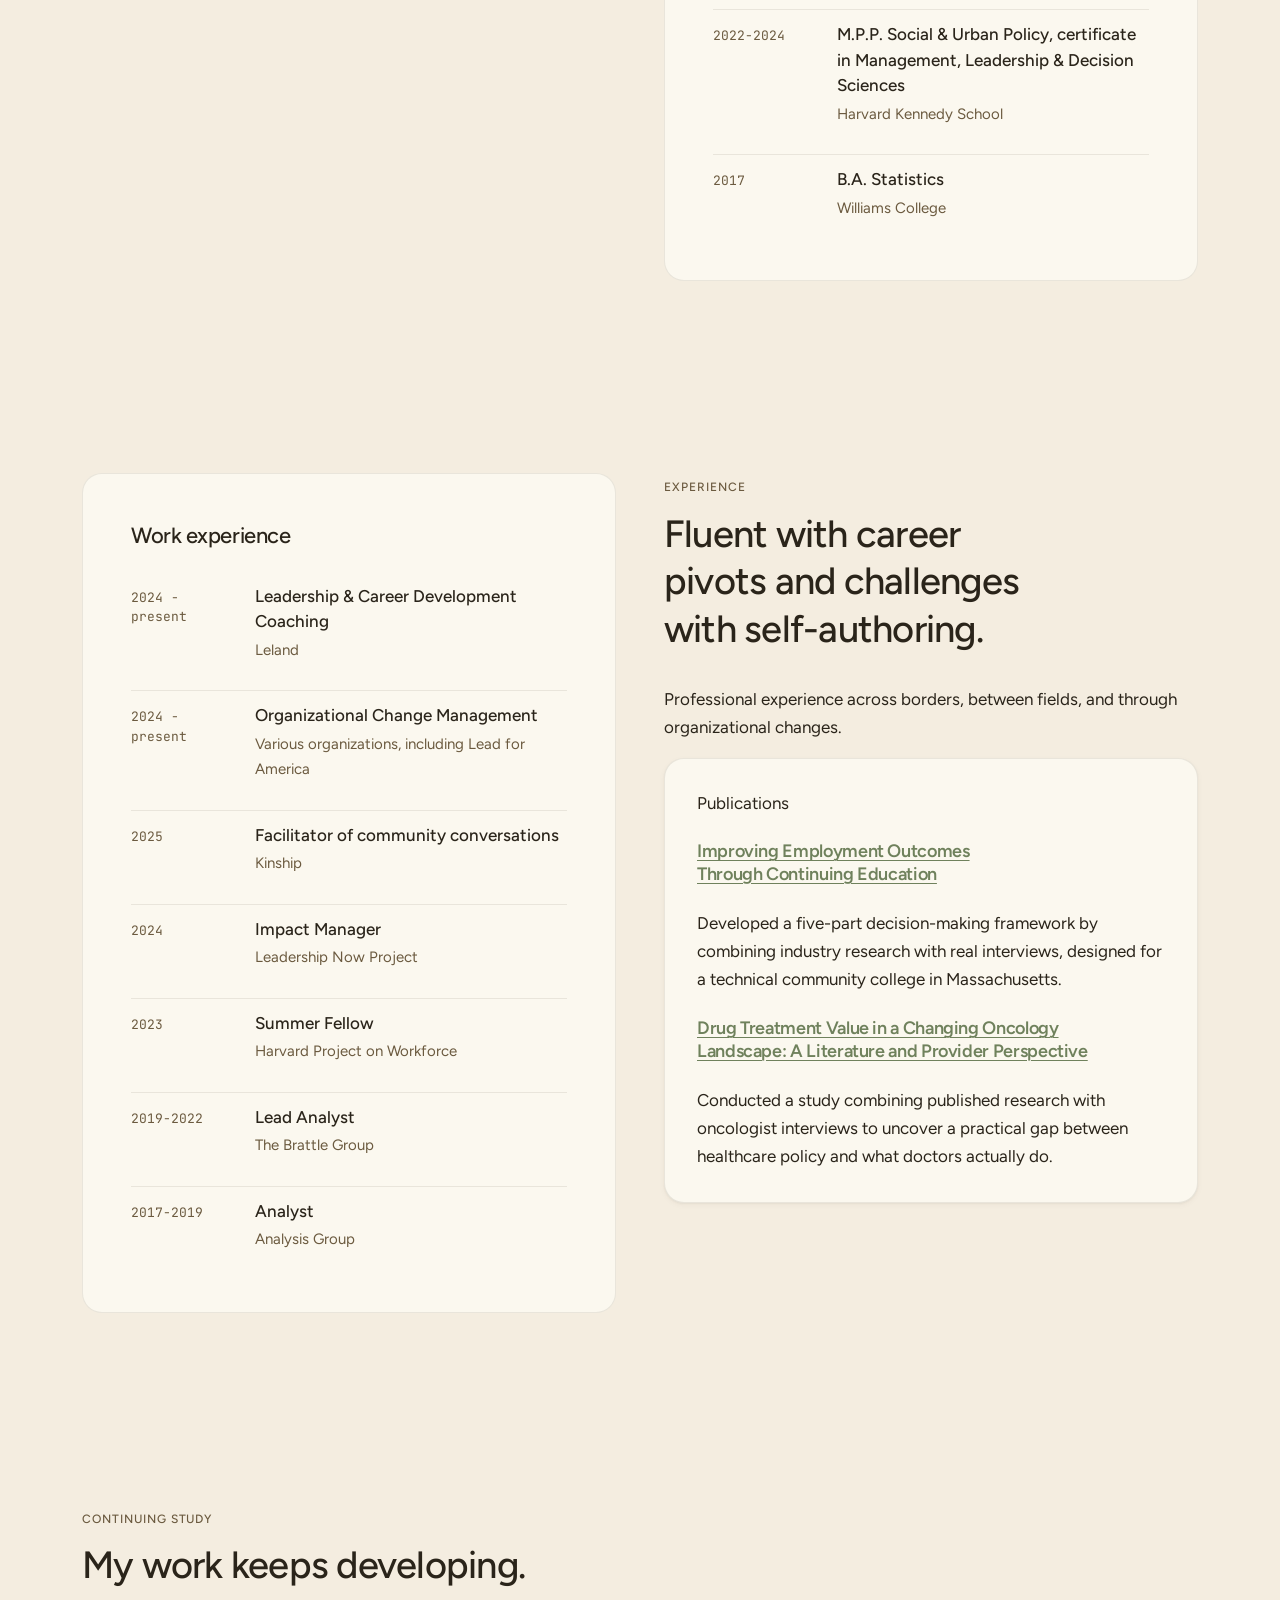
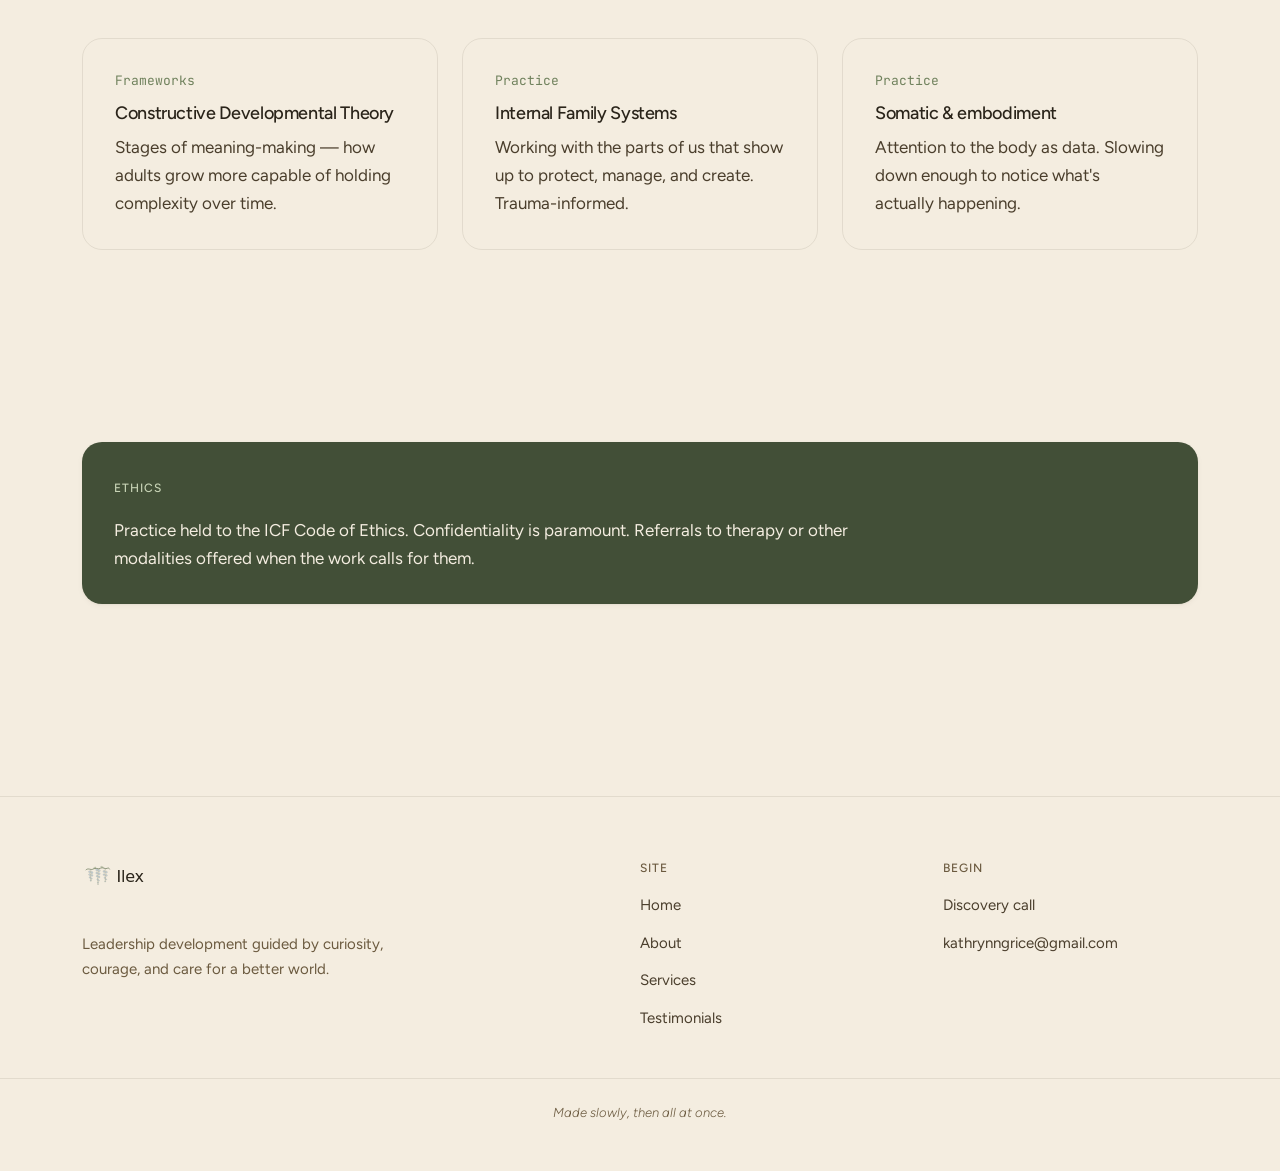
==== commit 96eb3919: "Fix grammatical error in about.html" ====
--- a/about.html
+++ b/about.html
@@ -130,7 +130,7 @@
               <p>Developed a five-part decision-making framework by combining industry research with real interviews, designed for a technical community college in Massachusetts.</p>
 
               <h4><a href="https://www.jmcp.org/doi/10.18553/jmcp.2019.25.2.246">Drug Treatment Value in a Changing Oncology Landscape: A Literature and Provider Perspective</a></h4>
-              <p>Conducted study combining published research with oncologist interviews to uncover a practical gap between healthcare policy and what doctors actually do.</p>
+              <p>Conducted a study combining published research with oncologist interviews to uncover a practical gap between healthcare policy and what doctors actually do.</p>
              </div>
         </div>
       </div>
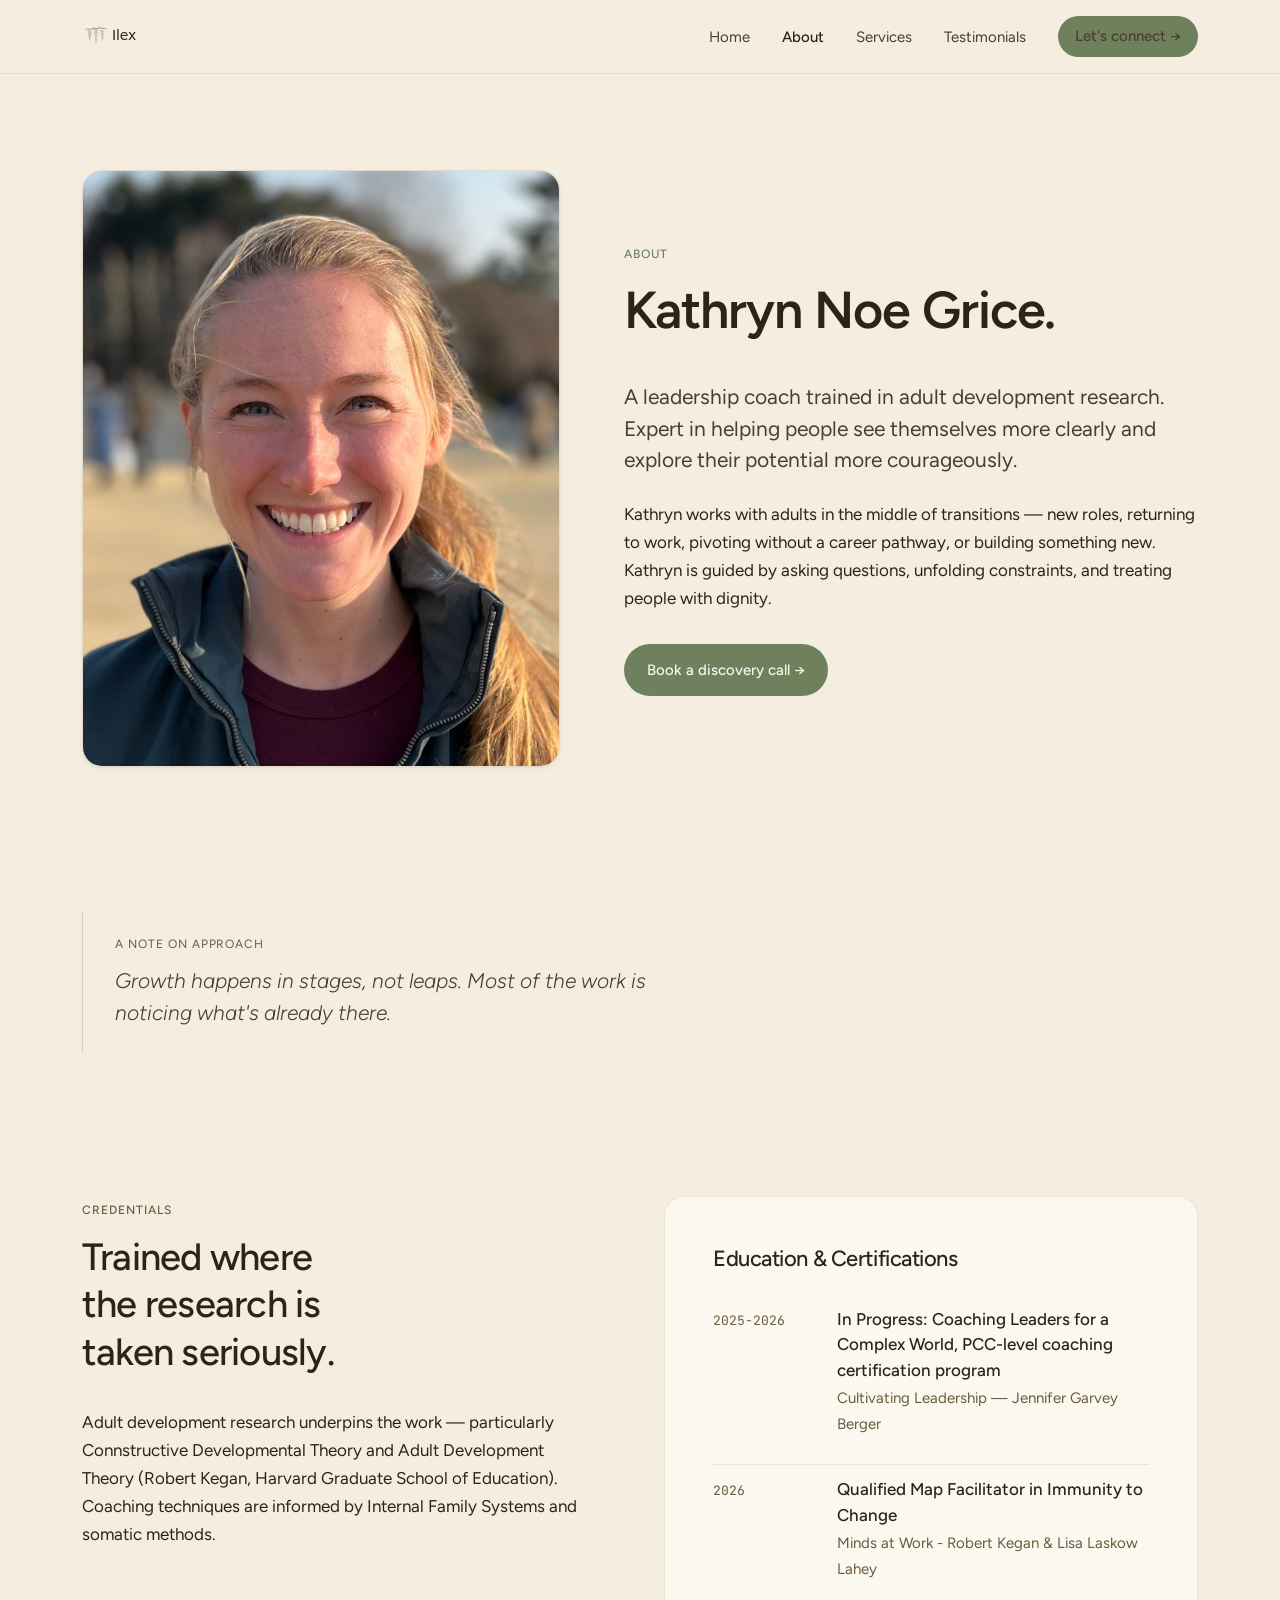
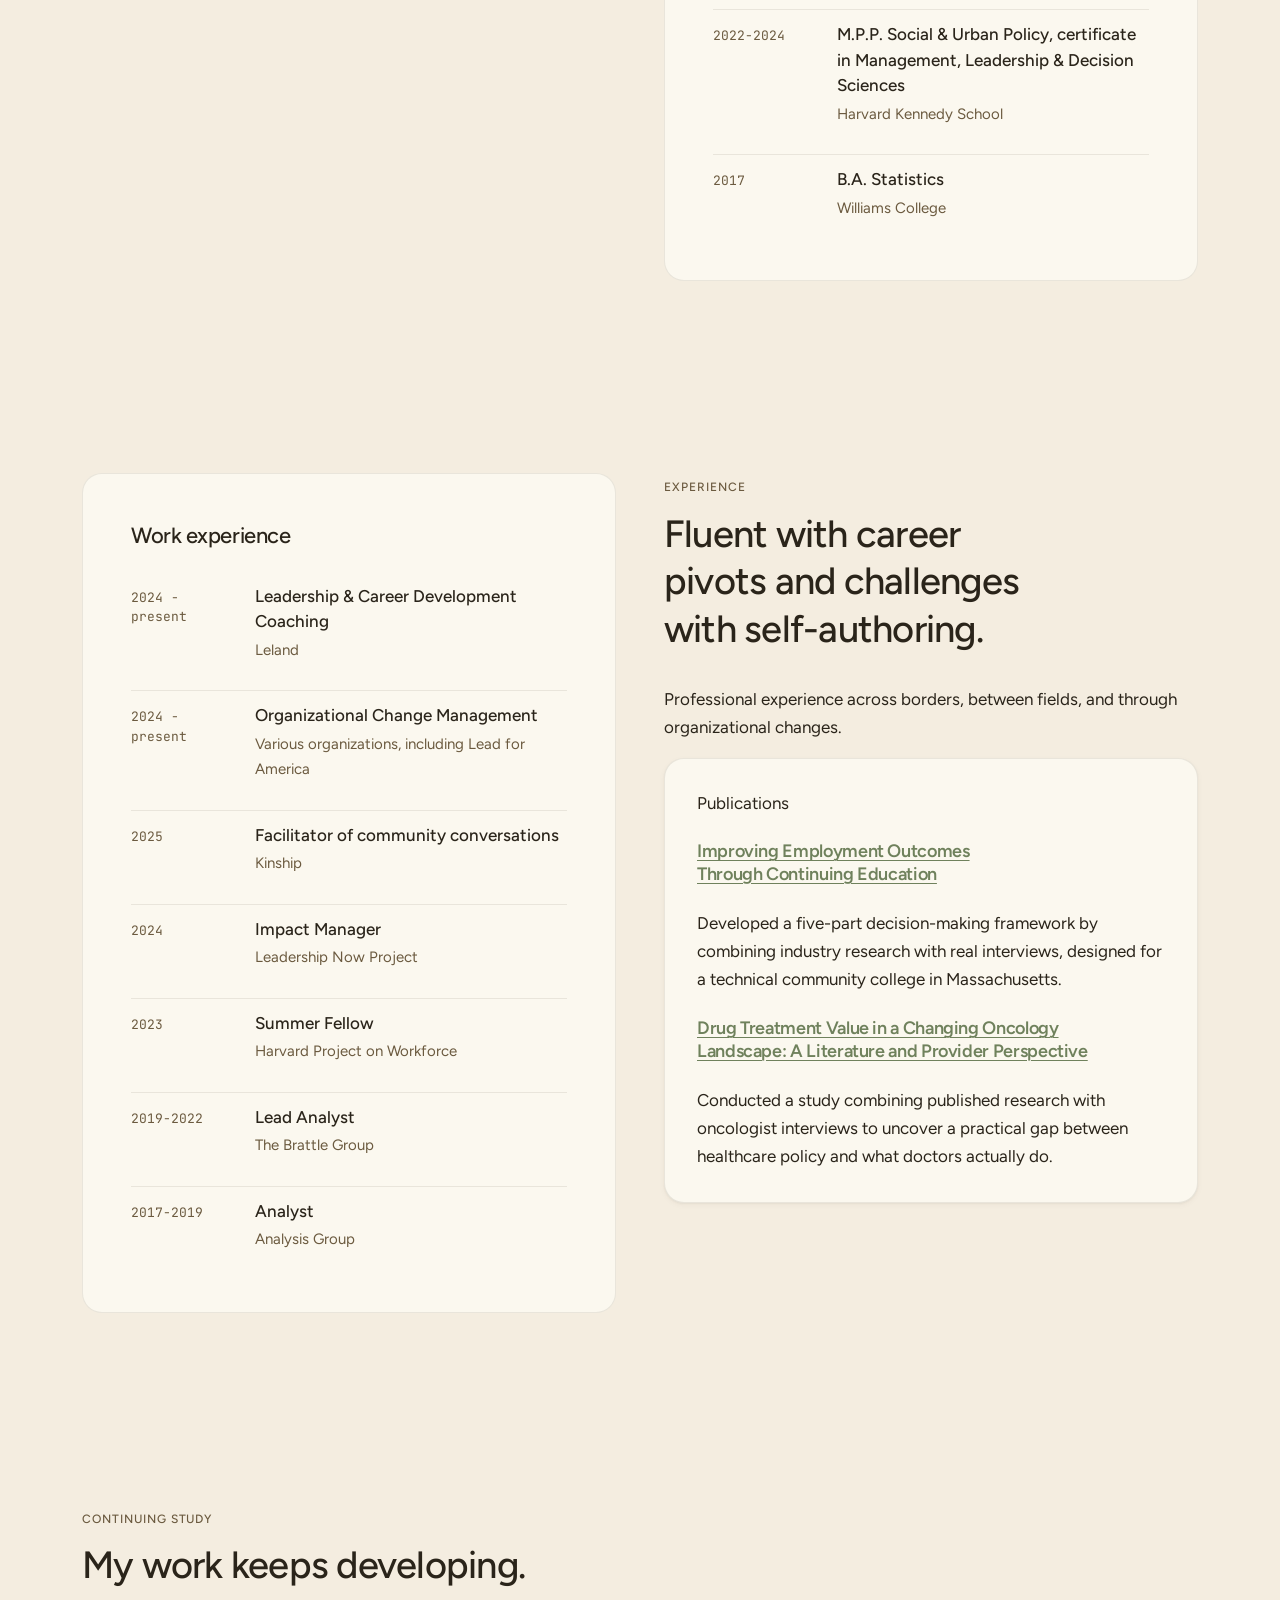
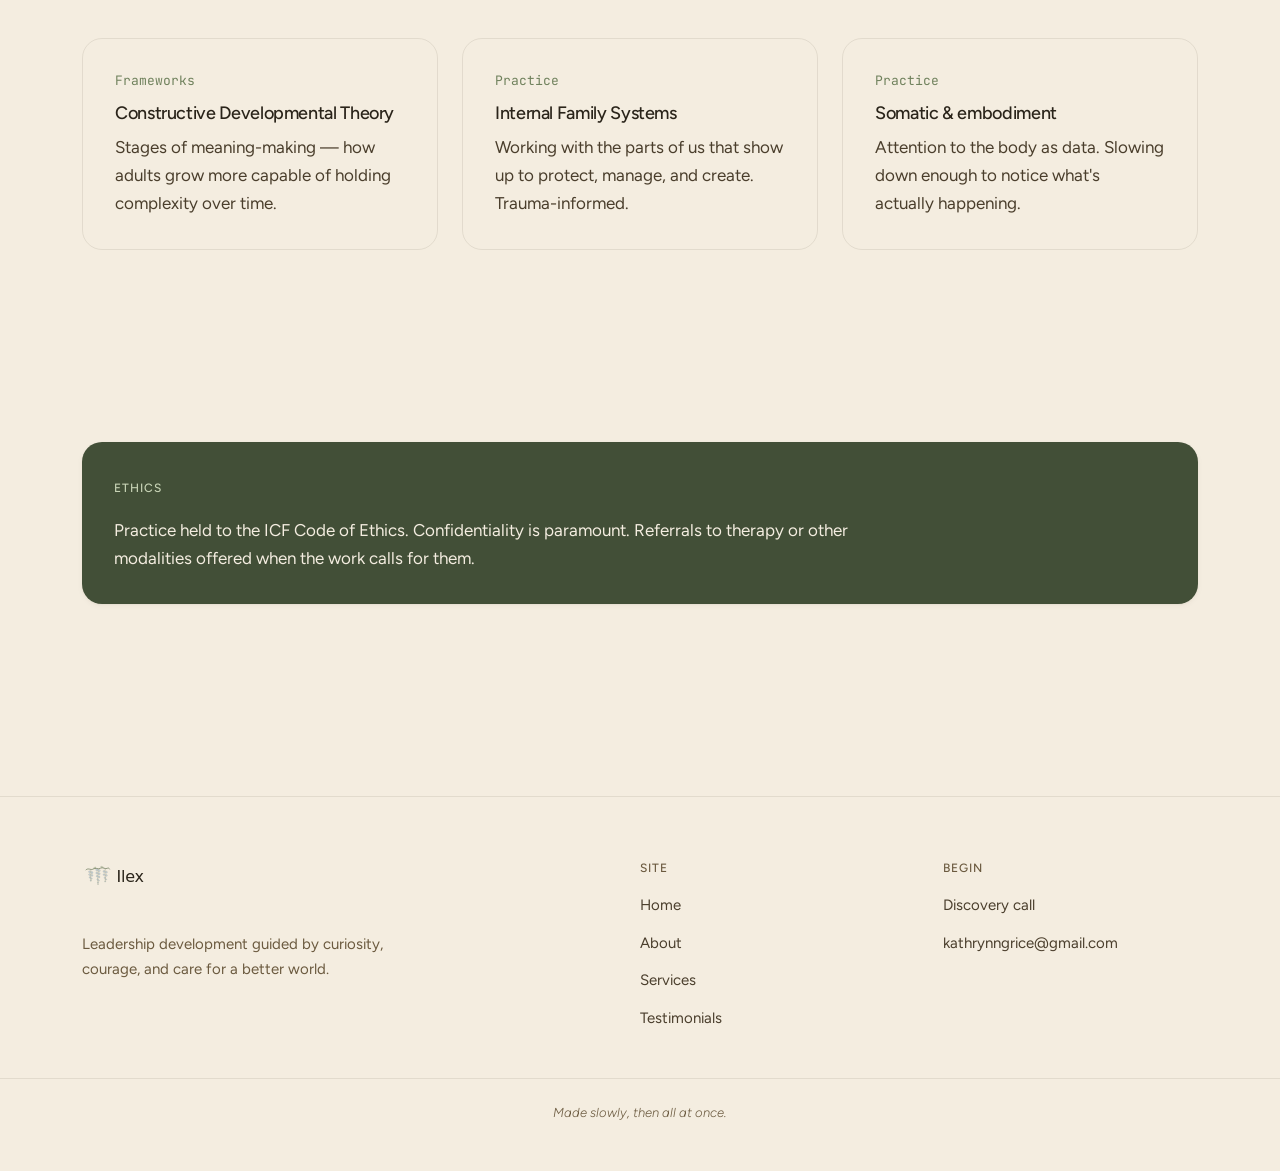
==== commit eb2d9d04: "Update about.html" ====
--- a/about.html
+++ b/about.html
@@ -35,7 +35,7 @@
   <div class="container">
     <section class="about-hero">
       <div class="portrait">
-        <img src="../pics/Kathryn-Mic.jpg" alt="Kathryn's workshop" shape="rounded" radius="20" style="width:100%; height:100%; object-fit:cover;">
+        <img src="../assets/kathryn-cropped.jpeg" alt="Kathryn's headshot" shape="rounded" radius="20" style="width:100%; height:100%; object-fit:cover;">
       </div>
       <div>
         <span class="eyebrow">About</span>
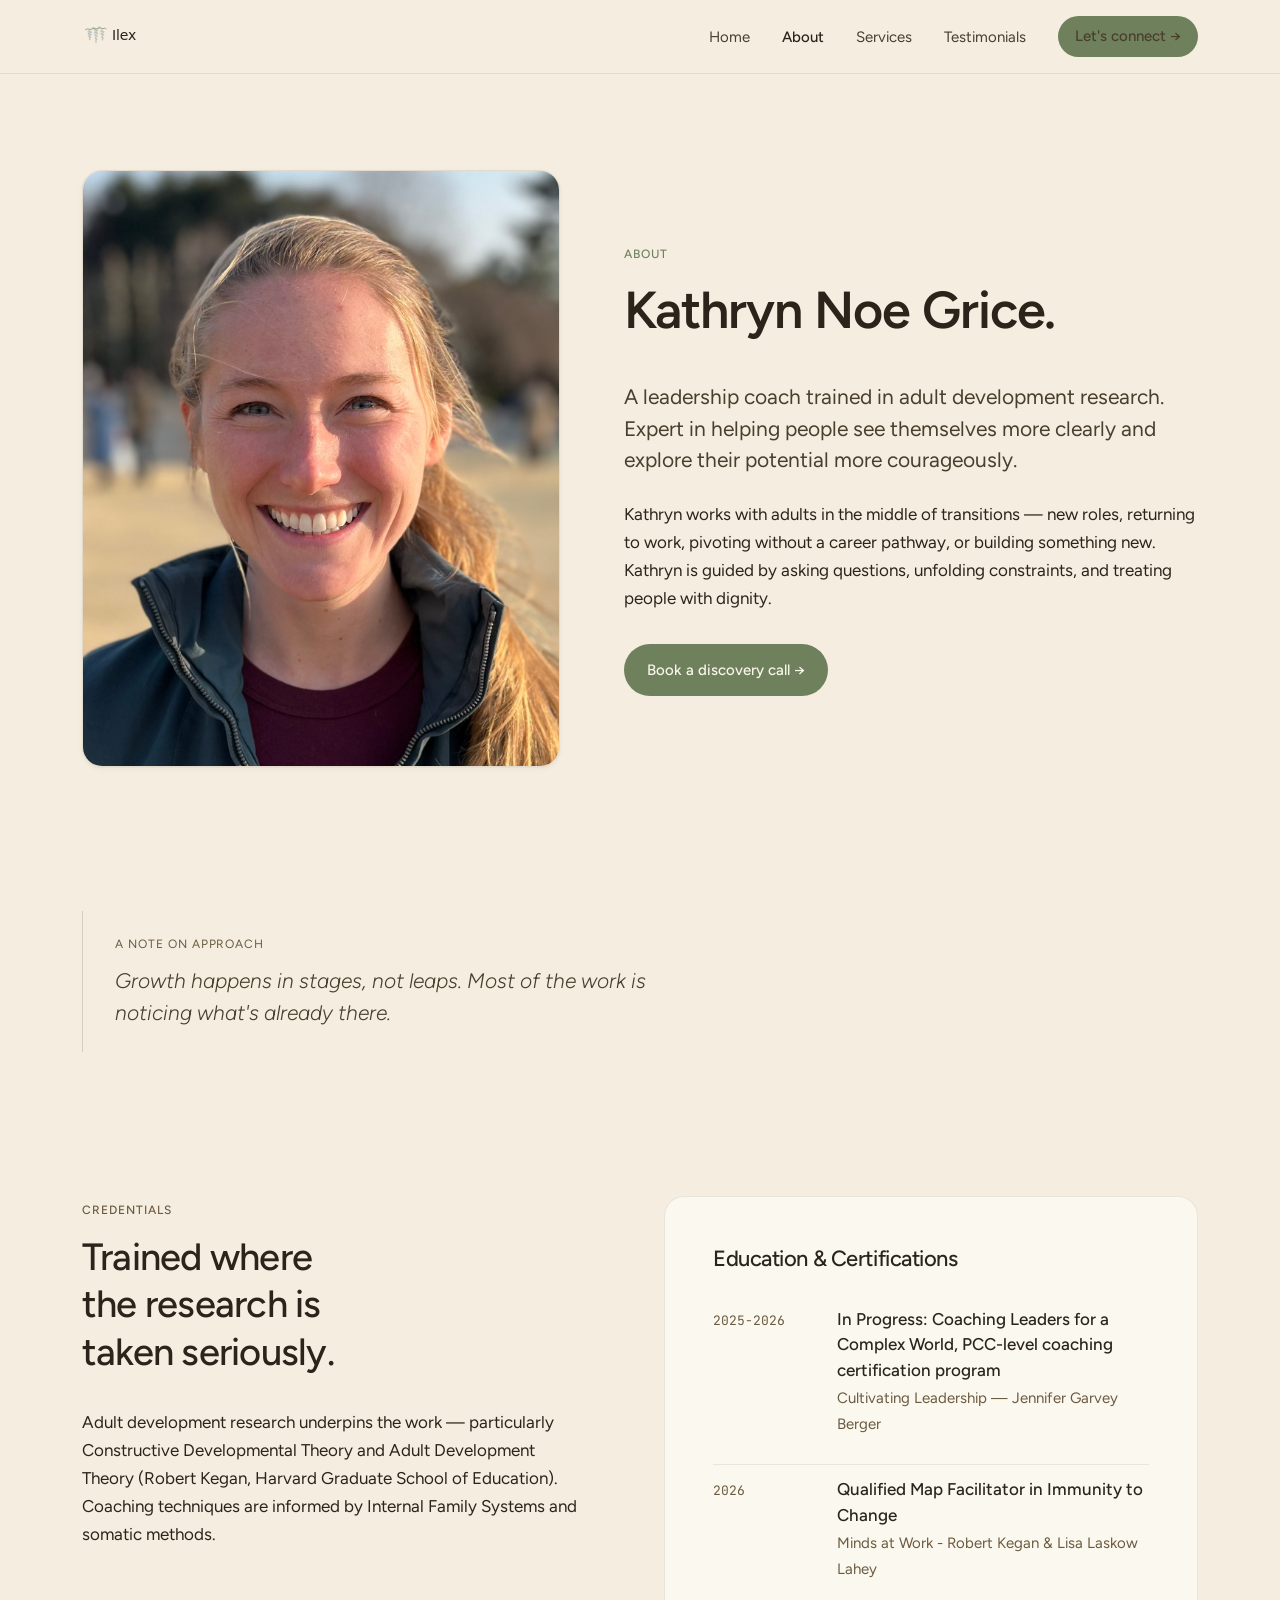
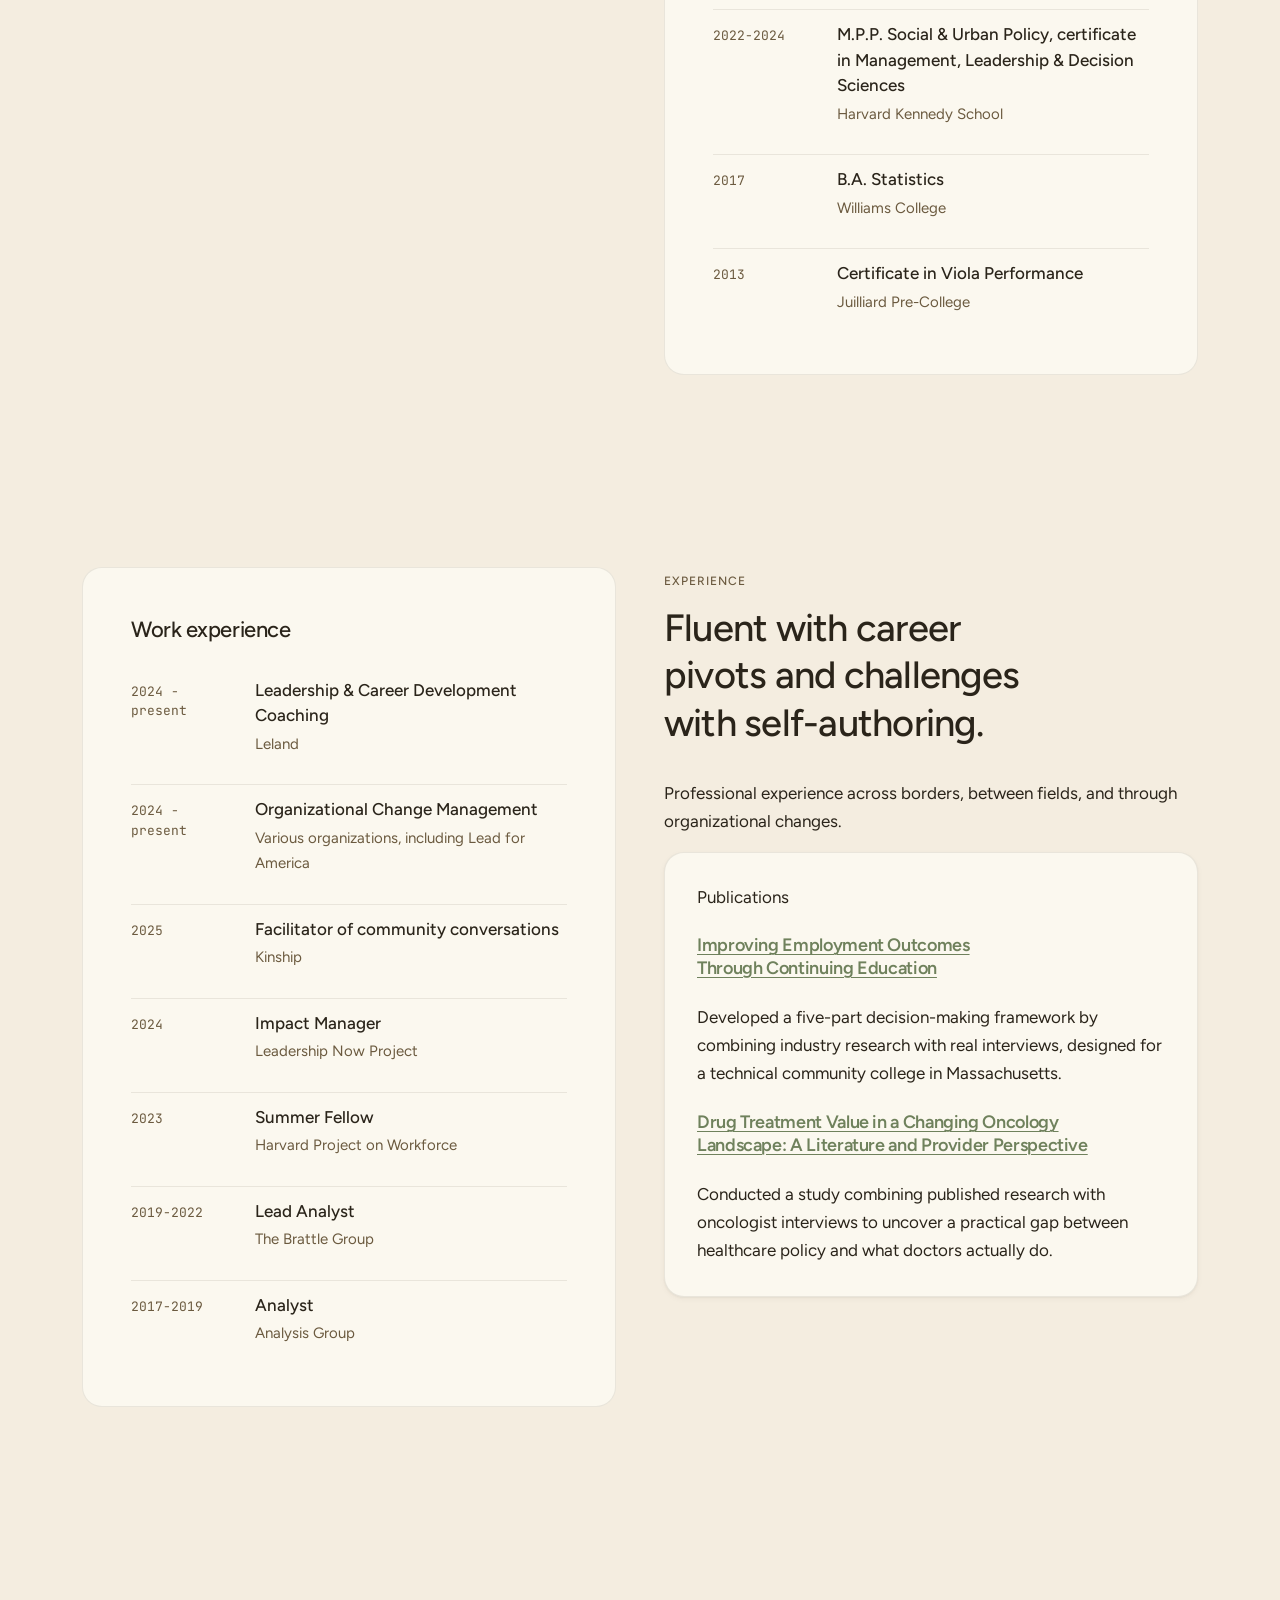
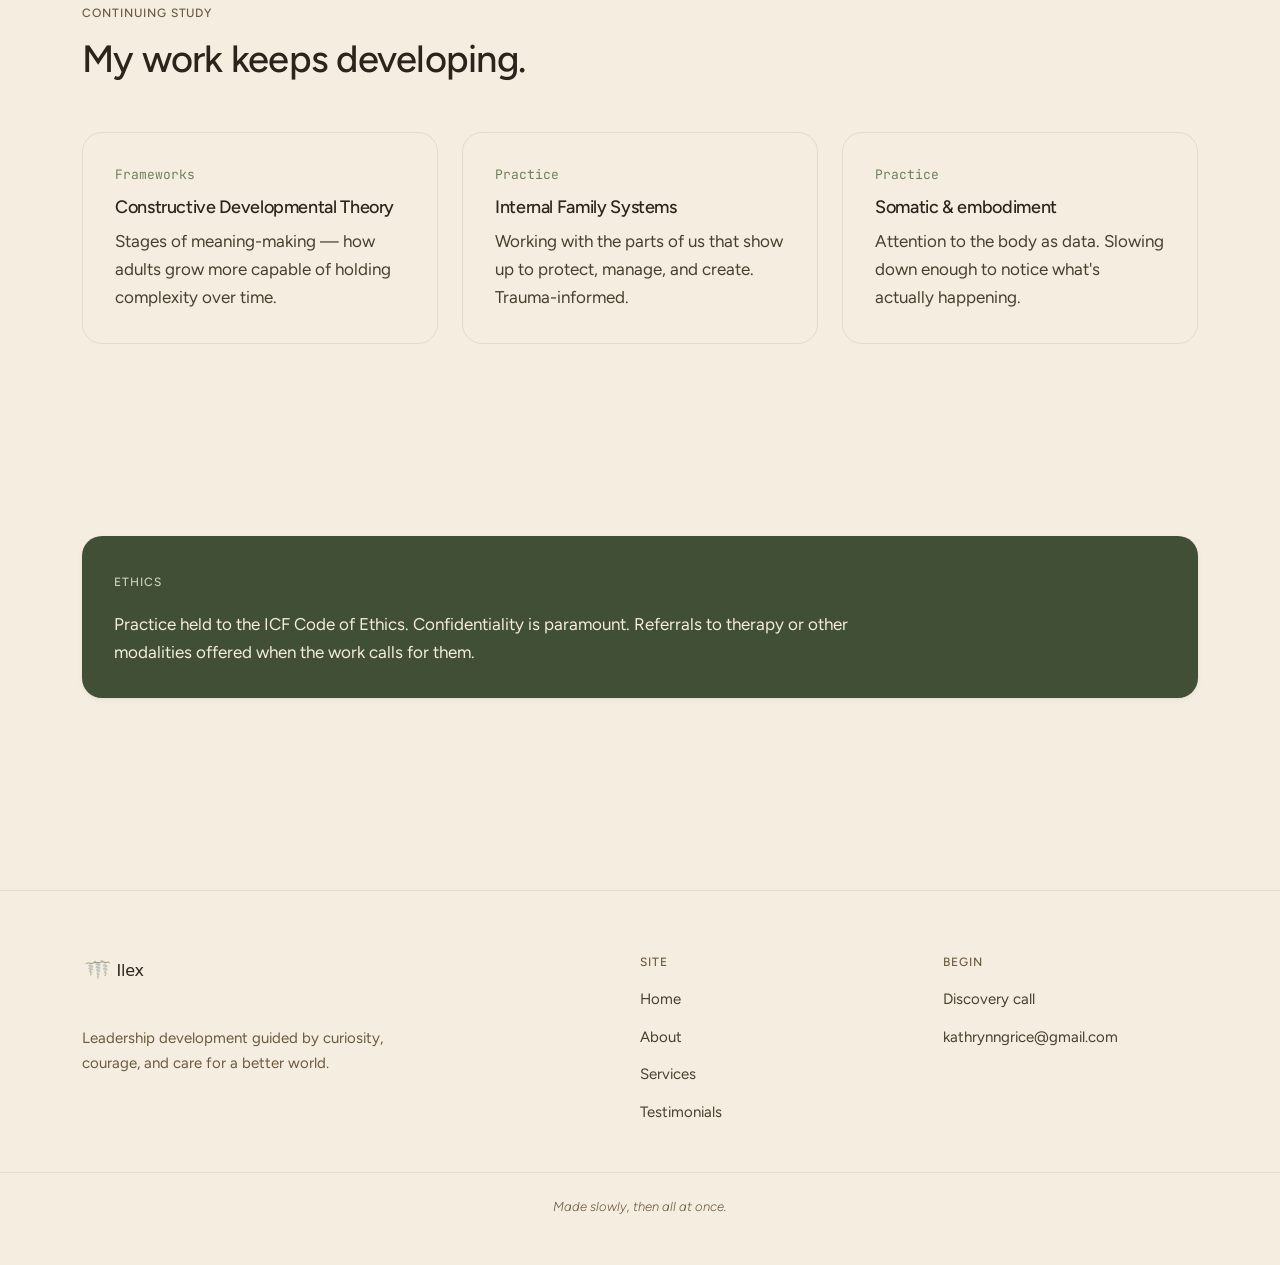
==== commit f0c396a5: "Fix typo in Constructive Developmental Theory" ====
--- a/about.html
+++ b/about.html
@@ -6,6 +6,7 @@
 <meta name="viewport" content="width=device-width, initial-scale=1">
 <link rel="stylesheet" href="../colors_and_type.css">
 <link rel="stylesheet" href="site.css">
+<link rel="icon" type="image/x-icon" href="../assets/logo/ilex-garden-mark.svg">
 <style>
   .about-hero { display: grid; grid-template-columns: 1fr 1.2fr; gap: var(--space-8); align-items: center; padding: var(--space-9) 0; }
   .about-hero .portrait { aspect-ratio: 4/5; border-radius: var(--r-lg); overflow: hidden; border: 1px solid var(--line-soft); box-shadow: var(--shadow-leaf); }
@@ -58,7 +59,7 @@
         <div>
           <span class="overline">Credentials</span>
           <h2 style="margin-top: var(--space-3); max-width: 18ch;">Trained where the research is taken seriously.</h2>
-          <p>Adult development research underpins the work — particularly Connstructive Developmental Theory and Adult Development Theory (Robert Kegan, Harvard Graduate School of Education). Coaching techniques are informed by Internal Family Systems and somatic methods.</p>
+          <p>Adult development research underpins the work — particularly Constructive Developmental Theory and Adult Development Theory (Robert Kegan, Harvard Graduate School of Education). Coaching techniques are informed by Internal Family Systems and somatic methods.</p>
         </div>
         <div class="credentials">
           <h3>Education & Certifications</h3>
@@ -78,6 +79,10 @@
             <li>
               <div class="year">2017</div>
               <div class="what"><strong>B.A. Statistics</strong><span>Williams College</span></div>
+            </li>
+            <li>
+              <div class="year">2013</div>
+              <div class="what"><strong>Certificate in Viola Performance</strong><span>Juilliard Pre-College</span></div>
             </li>
           </ul>
         </div>
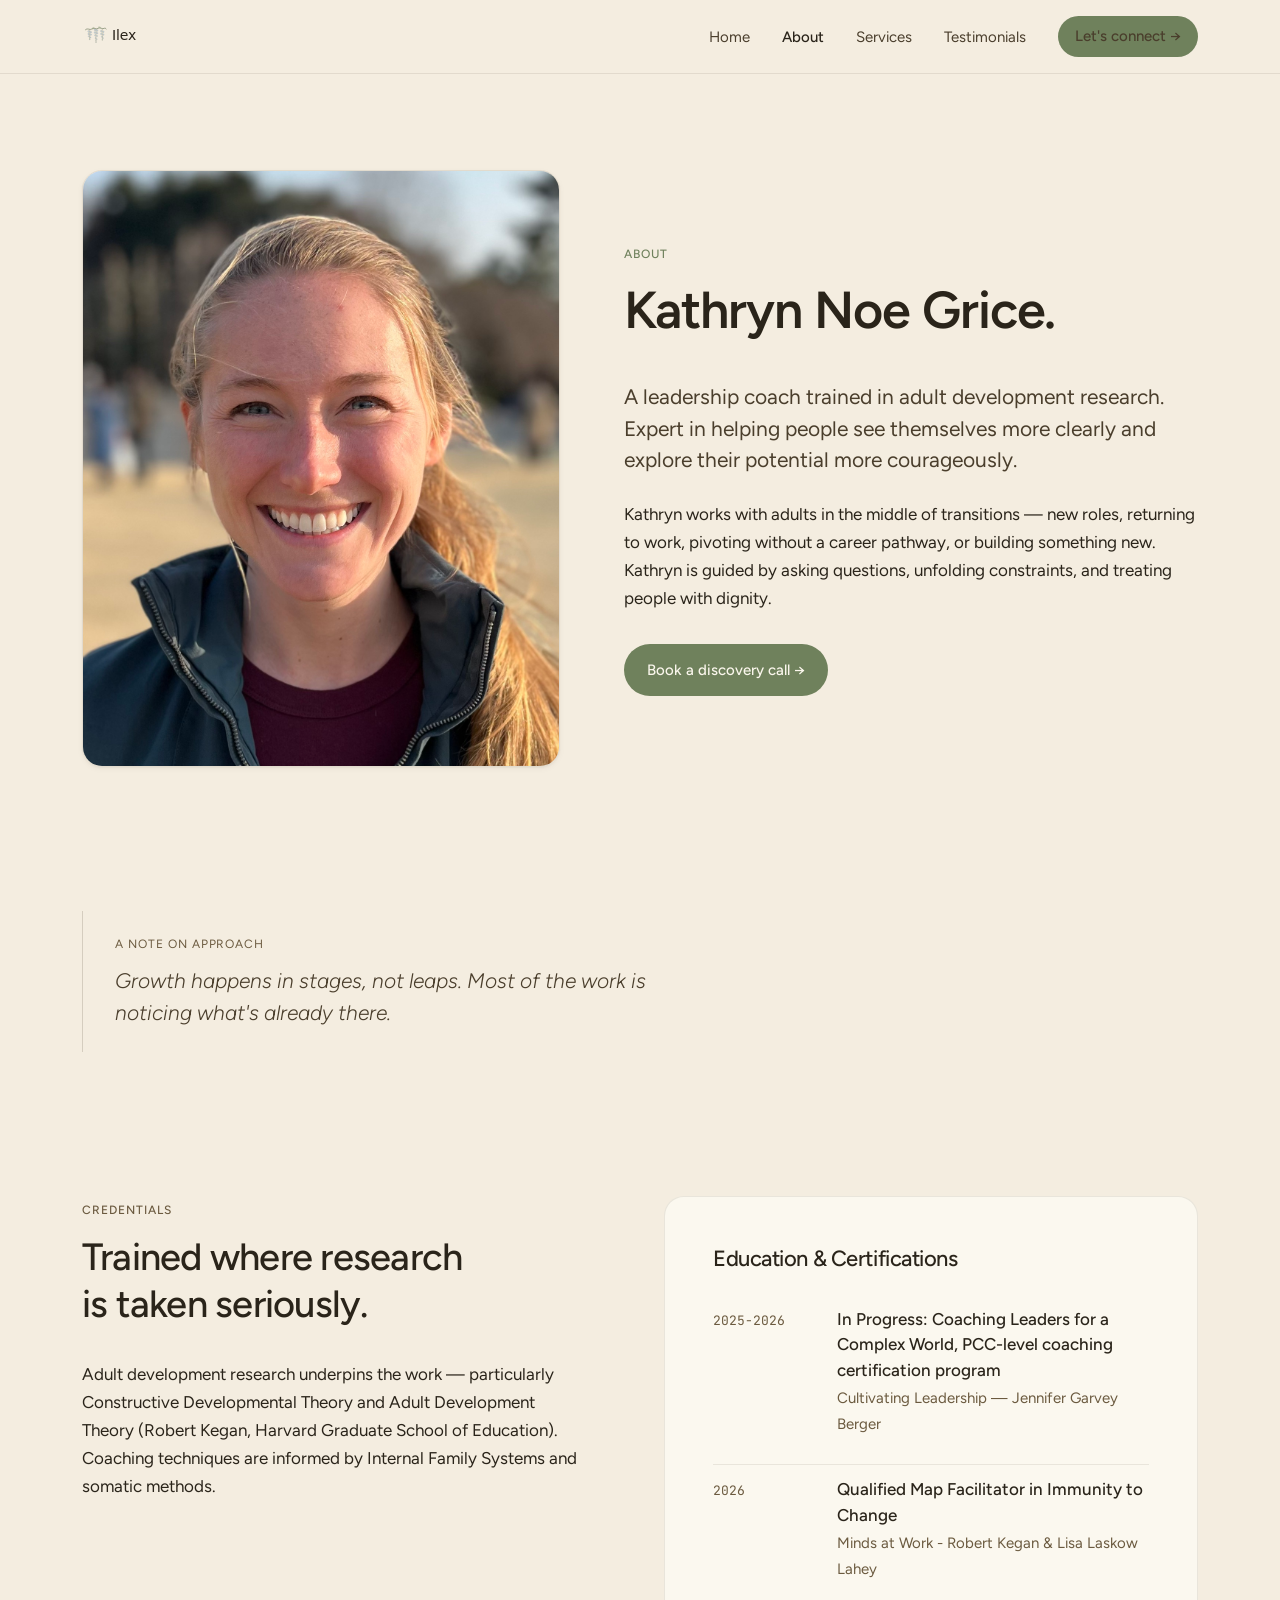
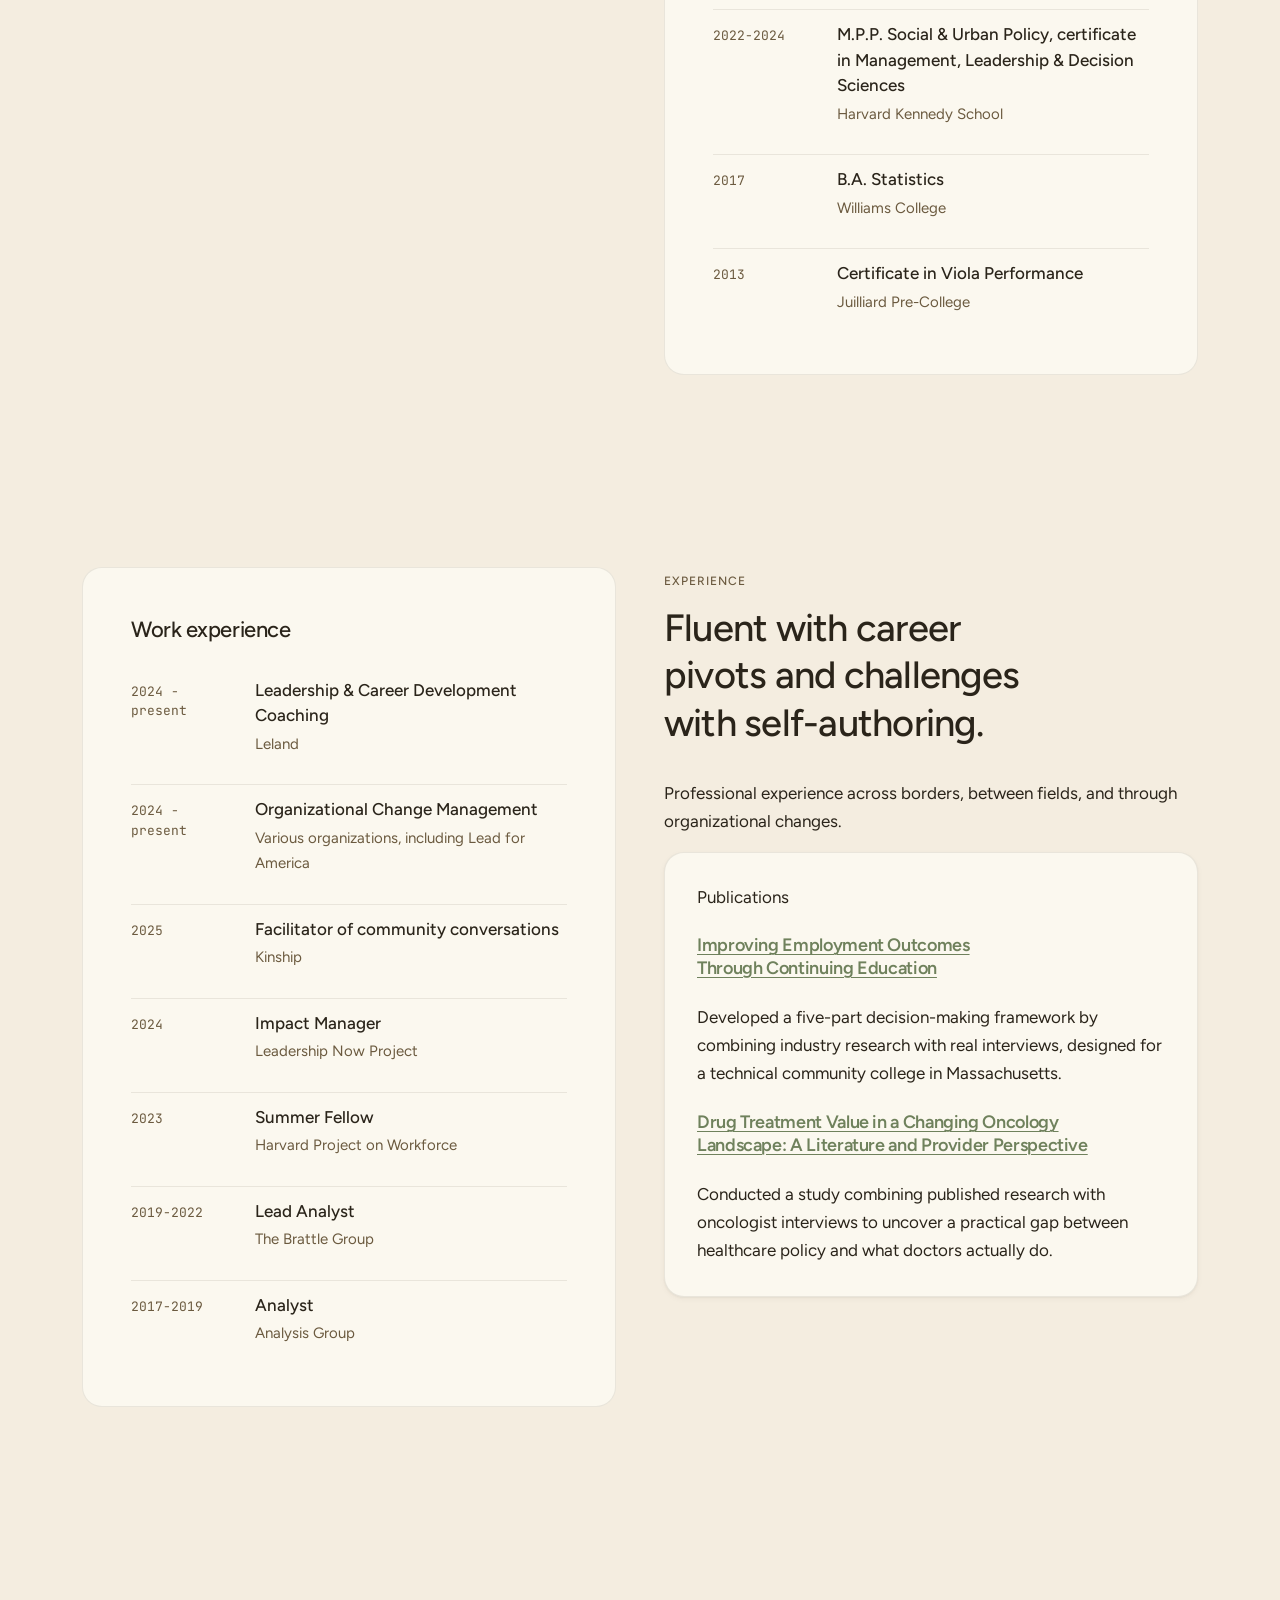
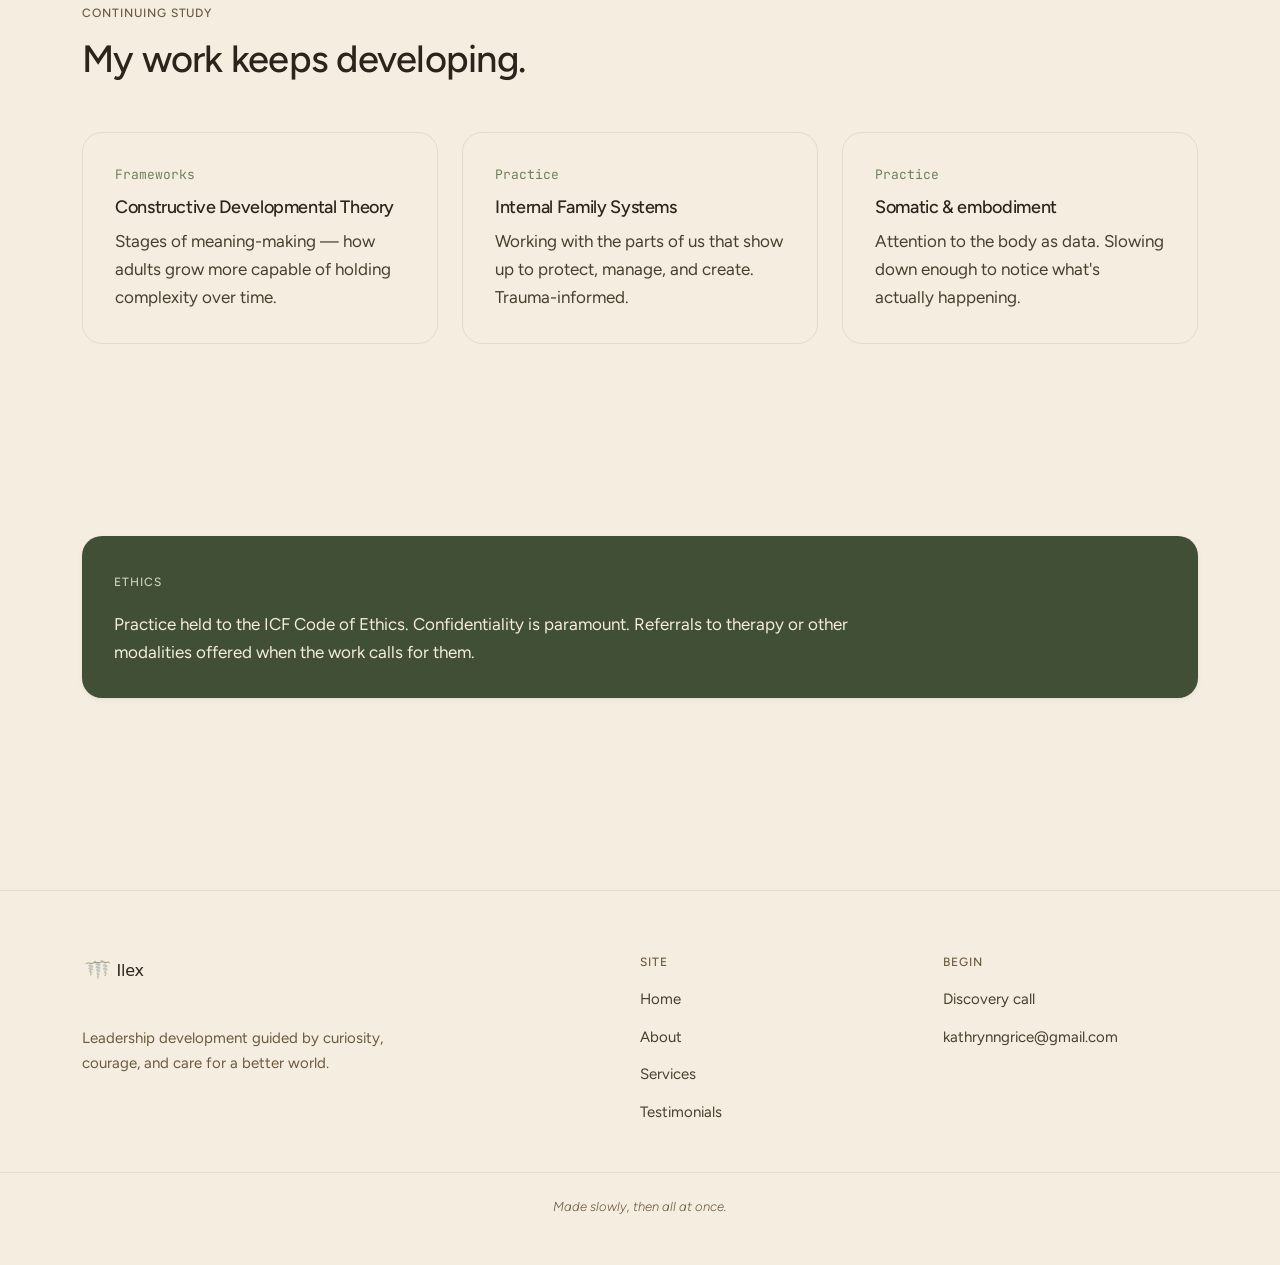
==== commit 44c1c2c5: "Fix typo in heading about research training" ====
--- a/about.html
+++ b/about.html
@@ -58,7 +58,7 @@
       <div class="grid-2" style="align-items: start;">
         <div>
           <span class="overline">Credentials</span>
-          <h2 style="margin-top: var(--space-3); max-width: 18ch;">Trained where the research is taken seriously.</h2>
+          <h2 style="margin-top: var(--space-3); max-width: 18ch;">Trained where research is taken seriously.</h2>
           <p>Adult development research underpins the work — particularly Constructive Developmental Theory and Adult Development Theory (Robert Kegan, Harvard Graduate School of Education). Coaching techniques are informed by Internal Family Systems and somatic methods.</p>
         </div>
         <div class="credentials">
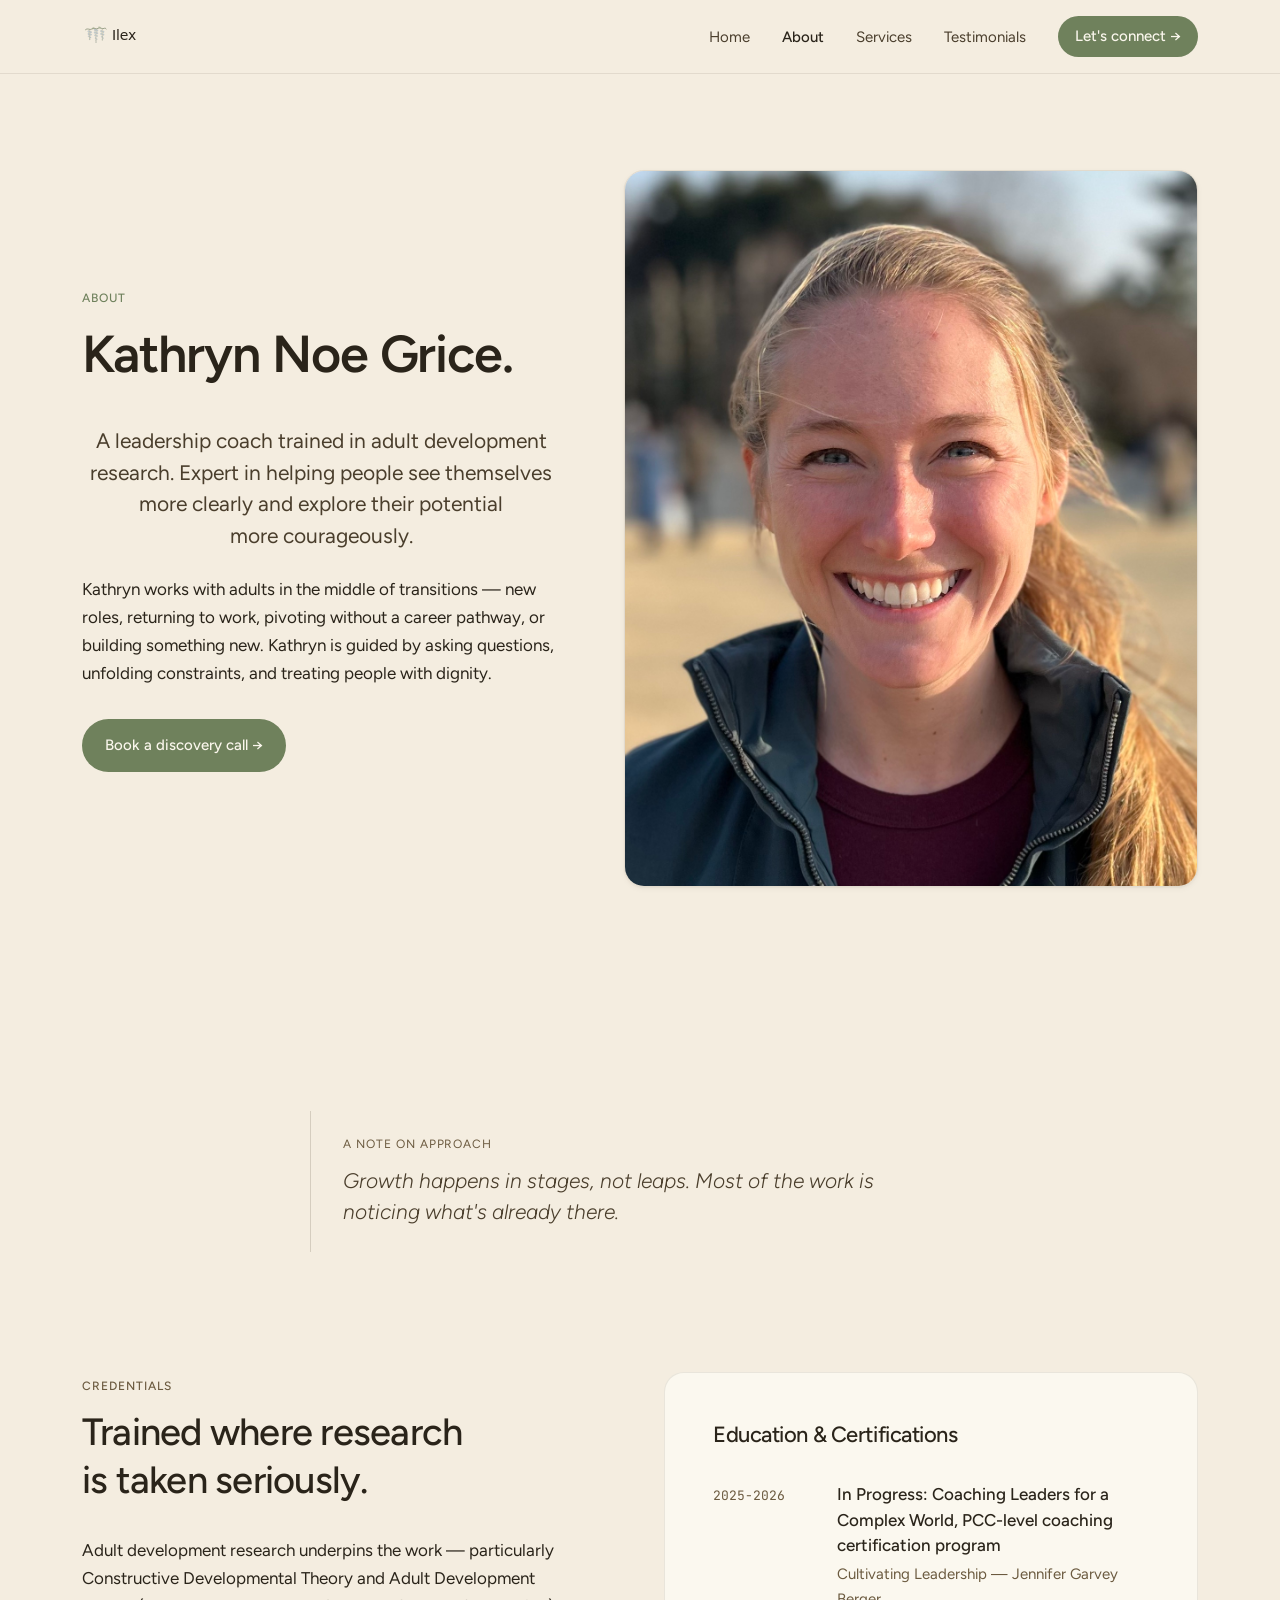
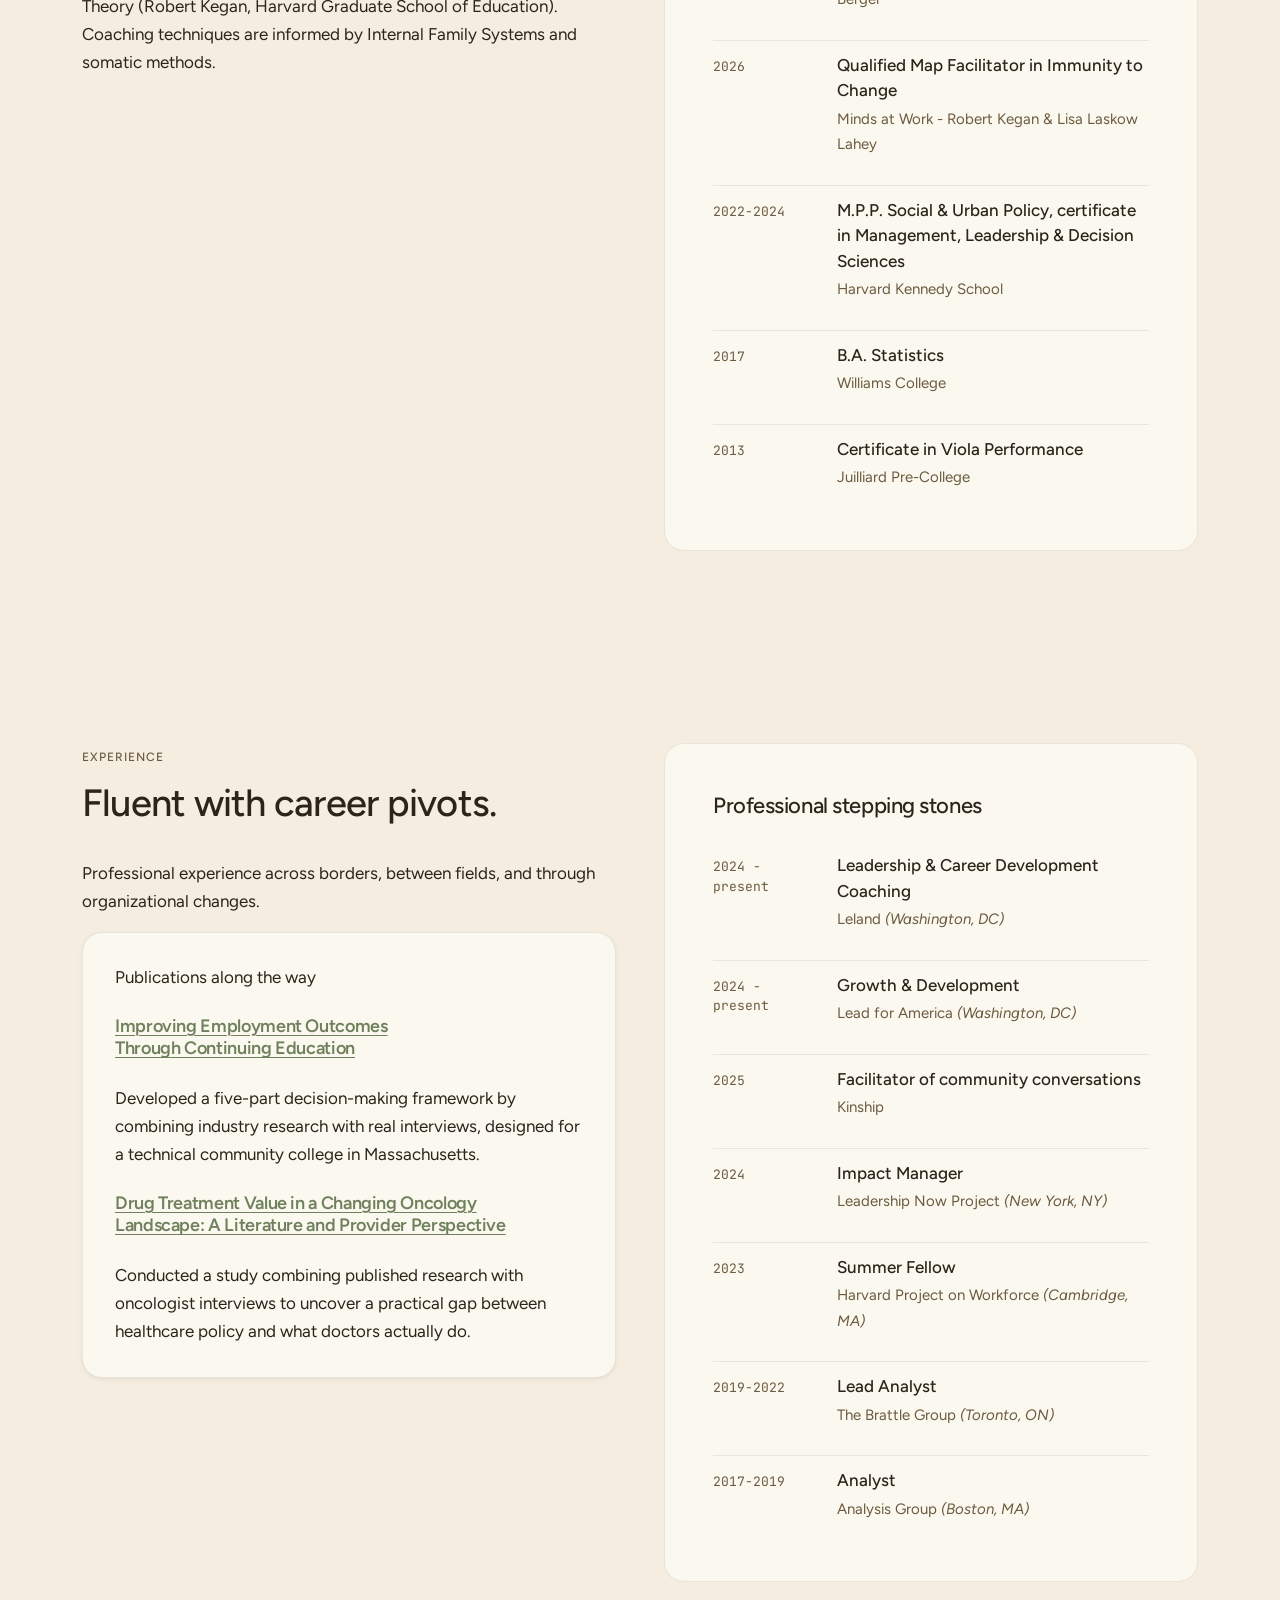
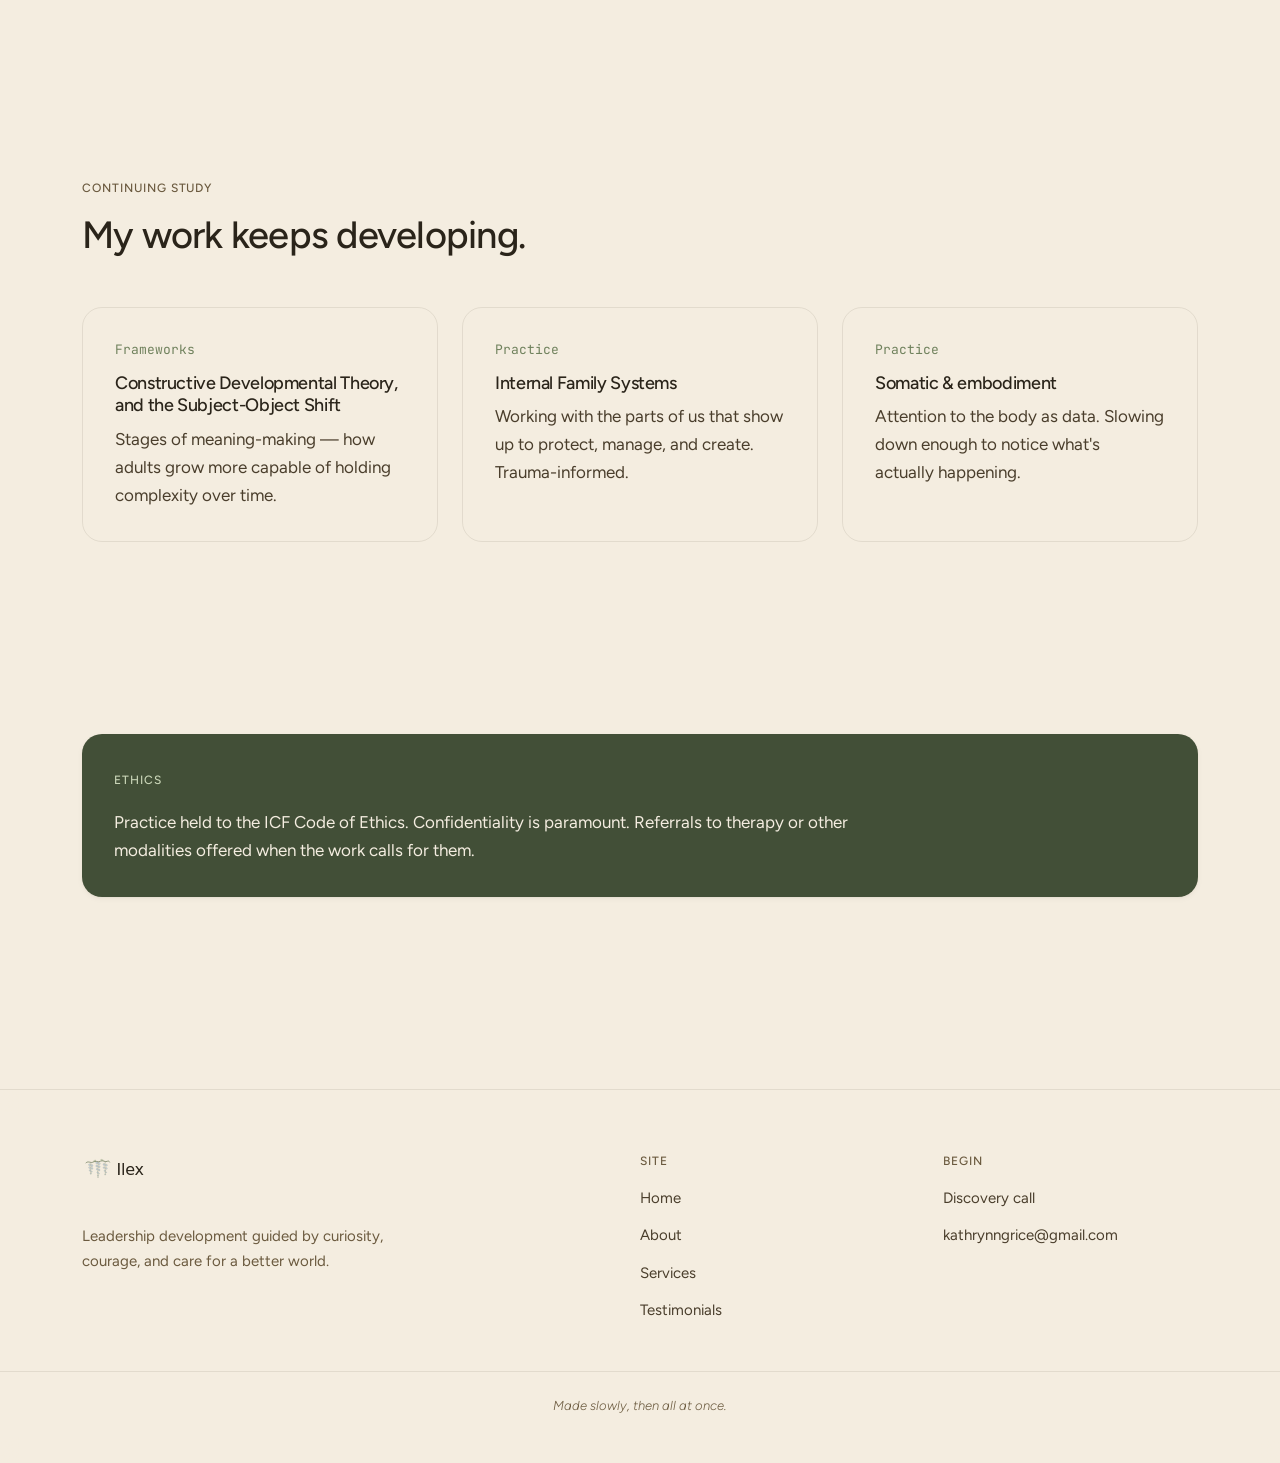
==== commit f2c4e1fb: "Refactor about.html layout and update experience titles Removed the portrait section from the about " ====
--- a/about.html
+++ b/about.html
@@ -35,9 +35,6 @@
 <main>
   <div class="container">
     <section class="about-hero">
-      <div class="portrait">
-        <img src="../assets/kathryn-cropped.jpeg" alt="Kathryn's headshot" shape="rounded" radius="20" style="width:100%; height:100%; object-fit:cover;">
-      </div>
       <div>
         <span class="eyebrow">About</span>
         <h1 style="margin-top: var(--space-4);">Kathryn Noe Grice.</h1>
@@ -46,6 +43,9 @@
         <div class="cta-row" style="margin-top: var(--space-6);">
           <a href="services.html#book" class="btn btn-primary">Book a discovery call →</a>
         </div>
+      </div>
+      <div class="portrait">
+        <img src="../assets/kathryn-cropped.jpeg" alt="Kathryn's headshot" shape="rounded" radius="20" style="width:100%; height:100%; object-fit:cover;">
       </div>
     </section>
 
@@ -91,16 +91,30 @@
 
     <section>
       <div class="grid-2" style="align-items: start;">
+        <div>
+          <span class="overline">Experience</span>
+          <h2 style="margin-top: var(--space-3); max-width: 18ch;">Fluent with career pivots.</h2>
+          <p>Professional experience across borders, between fields, and through organizational changes.</p>
+
+          <div class="card">
+            <div class="tag">Publications along the way</div>
+              <h4><a href="https://pw.hks.harvard.edu/post/improving-employment-outcomes-through-continuing-education">Improving Employment Outcomes Through Continuing Education</a></h4>
+              <p>Developed a five-part decision-making framework by combining industry research with real interviews, designed for a technical community college in Massachusetts.</p>
+
+              <h4><a href="https://www.jmcp.org/doi/10.18553/jmcp.2019.25.2.246">Drug Treatment Value in a Changing Oncology Landscape: A Literature and Provider Perspective</a></h4>
+              <p>Conducted a study combining published research with oncologist interviews to uncover a practical gap between healthcare policy and what doctors actually do.</p>
+             </div>
+        </div>
         <div class="credentials">
-          <h3>Work experience</h3>
+          <h3>Professional stepping stones</h3>
           <ul class="cred-list">
             <li>
               <div class="year">2024 - present</div>
-              <div class="what"><strong>Leadership & Career Development Coaching</strong><span>Leland</span></div>
+              <div class="what"><strong>Leadership & Career Development Coaching</strong><span>Leland   <i>(Washington, DC)</i></span></div>
             </li>
             <li>
               <div class="year">2024 - present</div>
-              <div class="what"><strong>Organizational Change Management</strong><span>Various organizations, including Lead for America</span></div>
+              <div class="what"><strong>Growth & Development</strong><span>Lead for America   <i>(Washington, DC)</i></span></div>
             </li>
             <li>
               <div class="year">2025</div>
@@ -108,35 +122,21 @@
             </li>
             <li>
               <div class="year">2024</div>
-              <div class="what"><strong>Impact Manager</strong><span>Leadership Now Project</span></div>
+              <div class="what"><strong>Impact Manager</strong><span>Leadership Now Project   <i>(New York, NY)</i></span></div>
             </li>
             <li>
               <div class="year">2023</div>
-              <div class="what"><strong>Summer Fellow</strong><span>Harvard Project on Workforce</span></div>
+              <div class="what"><strong>Summer Fellow</strong><span>Harvard Project on Workforce   <i>(Cambridge, MA)</i></span></div>
             </li>
             <li>
               <div class="year">2019-2022</div>
-              <div class="what"><strong>Lead Analyst</strong><span>The Brattle Group</span></div>
+              <div class="what"><strong>Lead Analyst</strong><span>The Brattle Group   <i>(Toronto, ON)</i></span></div>
             </li>
             <li>
               <div class="year">2017-2019</div>
-              <div class="what"><strong>Analyst</strong><span>Analysis Group</span></div>
+              <div class="what"><strong>Analyst</strong><span>Analysis Group   <i>(Boston, MA)</i></span></div>
             </li>
           </ul>
-        </div>
-        <div>
-          <span class="overline">Experience</span>
-          <h2 style="margin-top: var(--space-3); max-width: 18ch;">Fluent with career pivots and challenges with self-authoring.</h2>
-          <p>Professional experience across borders, between fields, and through organizational changes.</p>
-
-          <div class="card">
-            <div class="tag">Publications</div>
-              <h4><a href="https://pw.hks.harvard.edu/post/improving-employment-outcomes-through-continuing-education">Improving Employment Outcomes Through Continuing Education</a></h4>
-              <p>Developed a five-part decision-making framework by combining industry research with real interviews, designed for a technical community college in Massachusetts.</p>
-
-              <h4><a href="https://www.jmcp.org/doi/10.18553/jmcp.2019.25.2.246">Drug Treatment Value in a Changing Oncology Landscape: A Literature and Provider Perspective</a></h4>
-              <p>Conducted a study combining published research with oncologist interviews to uncover a practical gap between healthcare policy and what doctors actually do.</p>
-             </div>
         </div>
       </div>
     </section>
@@ -147,7 +147,7 @@
       <div class="training">
         <div class="card">
           <div class="tag">Frameworks</div>
-          <h4>Constructive Developmental Theory</h4>
+          <h4>Constructive Developmental Theory, and the Subject-Object Shift</h4>
           <p>Stages of meaning-making — how adults grow more capable of holding complexity over time.</p>
         </div>
         <div class="card">
--- a/colors_and_type.css
+++ b/colors_and_type.css
@@ -240,6 +240,13 @@
   line-height: 1.5;
   font-weight: var(--w-regular);
   color: var(--fg-2);
+   text-align: center;
+}
+.sublead {
+   font-size: 16px;
+   font-weight: var(--w-regular);
+   color: var(--fg-2);
+   text-align: center;
 }
 
 .small,
--- a/site.css
+++ b/site.css
@@ -40,7 +40,7 @@
   text-decoration: none;
   transition: background var(--t-quick) var(--ease-settle), color var(--t-quick) var(--ease-settle), border-color var(--t-quick);
 }
-.btn-primary { background: var(--accent-primary); color: var(--bark-50); }
+.btn-primary { background: var(--accent-primary); color: var(--bark-50) !important; }
 .btn-primary:hover { background: var(--accent-press); color: var(--bark-50); }
 .btn-secondary { background: transparent; color: var(--fg-1); border-color: var(--line-medium); }
 .btn-secondary:hover { background: var(--surface-sunk); color: var(--fg-1); }
@@ -68,7 +68,10 @@
 .reflect {
   border-left: 1px solid var(--line-medium);
   padding: var(--space-5) var(--space-6);
-  margin: var(--space-7) 0;
+  margin-top: var(--space-10);
+  margin-bottom: var(--space-5);
+  margin-left: auto;
+  margin-right: auto;
   max-width: 60ch;
 }
 .reflect p {
@@ -87,6 +90,9 @@
   margin-top: var(--space-9);
   position: relative;
   overflow: hidden;
+  background: rgba(244, 237, 224, 0.88);       
+  backdrop-filter: blur(12px);                   
+  -webkit-backdrop-filter: blur(12px);
 }
 .site-footer .inner {
   max-width: 1180px; margin: 0 auto; padding: 0 var(--space-6);
